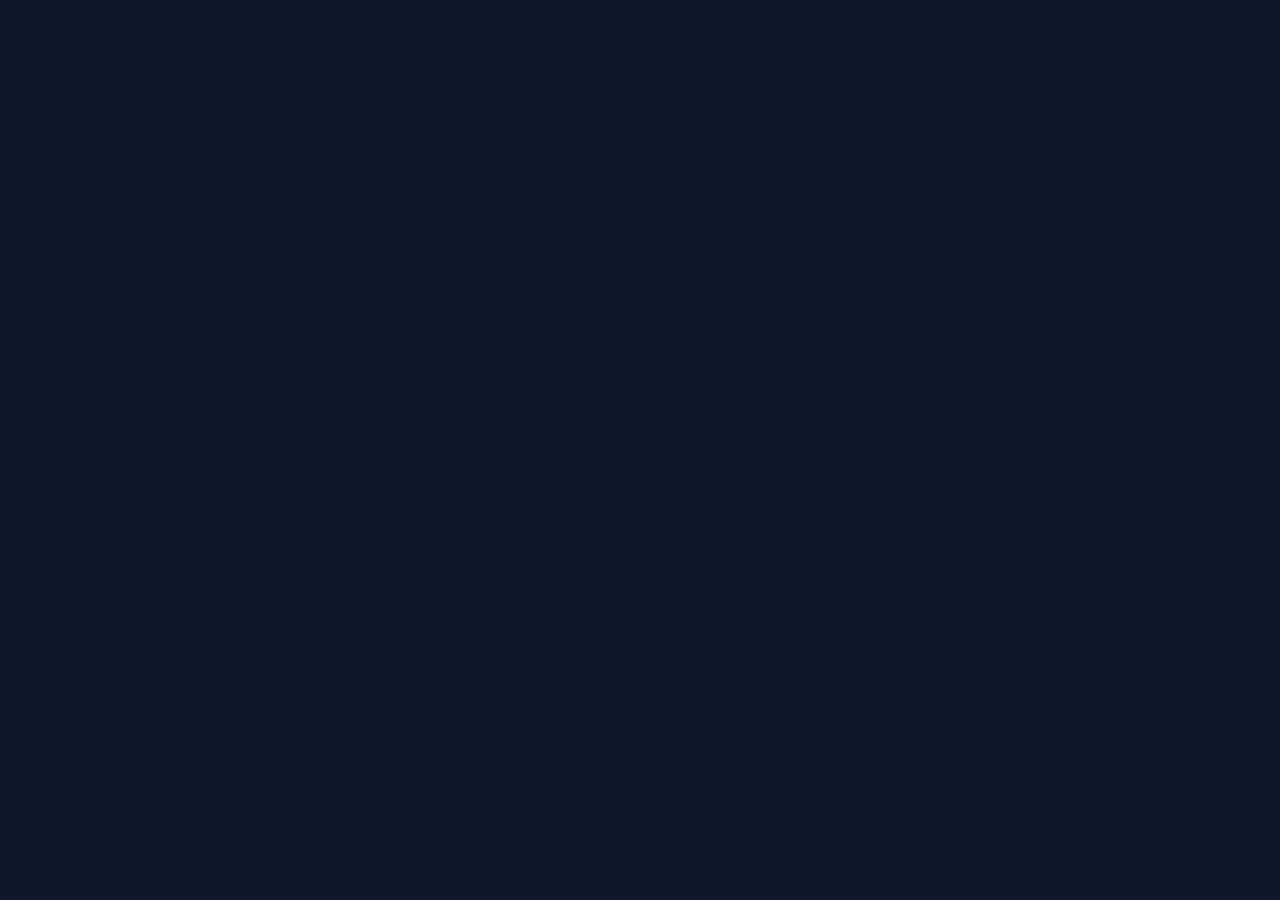
==== Gameboy-about-me/index.html @ 31ed15c3 "Add Gameboy About Me (moved from interactive-tools)" ====
<!DOCTYPE html>
<html lang="en">
<head>
  <meta charset="UTF-8" />
  <meta name="viewport" content="width=device-width, initial-scale=1.0"/>
  <title>GAMEY_ABOUT - Portfolio</title>
  
  <!-- Tailwind CSS -->
  <script src="https://cdn.tailwindcss.com"></script>
  
  <!-- React & ReactDOM -->
  <script crossorigin src="https://unpkg.com/react@18/umd/react.development.js"></script>
  <script crossorigin src="https://unpkg.com/react-dom@18/umd/react-dom.development.js"></script>
  
  <!-- Babel for in-browser JSX compilation -->
  <script src="https://unpkg.com/@babel/standalone/babel.min.js"></script>

  <style>
    /* Custom font to match the vibe */
    @import url('https://fonts.googleapis.com/css2?family=Space+Mono:ital,wght@0,400;0,700;1,400;1,700&display=swap');
    body {
      font-family: 'Space Mono', monospace;
      background-color: #0f172a; /* slate-900 */
      margin: 0;
      padding: 0;
    }
  </style>
</head>
<body>
  <div id="root"></div>

  <script type="text/babel">
    const { useState, useEffect, useCallback } = React;

    // --- Inline SVG Icons (Replacing lucide-react) ---
    const Icon = ({ children, className = "", size = 24 }) => (
      <svg xmlns="http://www.w3.org/2000/svg" width={size} height={size} viewBox="0 0 24 24" fill="none" stroke="currentColor" strokeWidth="2" strokeLinecap="round" strokeLinejoin="round" className={className}>
        {children}
      </svg>
    );

    const Gamepad2 = (p) => <Icon {...p}><line x1="6" x2="10" y1="12" y2="12"/><line x1="8" x2="8" y1="10" y2="14"/><line x1="15" x2="15.01" y1="13" y2="13"/><line x1="18" x2="18.01" y1="11" y2="11"/><path d="M17.32 5H6.68a4 4 0 0 0-3.978 3.59c-.006.052-.01.101-.017.152C2.604 9.416 2 14.456 2 16a3 3 0 0 0 3 3c1 0 1.5-.5 2-1l1.414-1.414A2 2 0 0 1 9.828 16h4.344a2 2 0 0 1 1.414.586L17 18c.5.5 1 1 2 1a3 3 0 0 0 3-3c0-1.545-.604-6.584-.685-7.258-.007-.05-.011-.1-.017-.151A4 4 0 0 0 17.32 5z"/></Icon>;
    const TreePine = (p) => <Icon {...p}><path d="m17 14 3 3.3a1 1 0 0 1-.7 1.7H4.7a1 1 0 0 1-.7-1.7L7 14h-.3a1 1 0 0 1-.7-1.7L9 9h-.2A1 1 0 0 1 8 7.3L12 3l4 4.3a1 1 0 0 1-.8 1.7H15l3 3.3a1 1 0 0 1-.8 1.7H17z"/><path d="M12 22v-3"/></Icon>;
    const Building2 = (p) => <Icon {...p}><path d="M6 22V4a2 2 0 0 1 2-2h8a2 2 0 0 1 2 2v18Z"/><path d="M6 12H4a2 2 0 0 0-2 2v6a2 2 0 0 0 2 2h2"/><path d="M18 9h2a2 2 0 0 1 2 2v9a2 2 0 0 1-2 2h-2"/><path d="M10 6h4"/><path d="M10 10h4"/><path d="M10 14h4"/><path d="M10 18h4"/></Icon>;
    const Terminal = (p) => <Icon {...p}><polyline points="4 17 10 11 4 5"/><line x1="12" x2="20" y1="19" y2="19"/></Icon>;
    const Cat = (p) => <Icon {...p}><path d="M12 5c.67 0 1.35.09 2 .26 1.78-2 5.03-2.84 6.42-2.26 1.4.58-.42 7-.42 7 .57 1.07 1 2.24 1 3.44C21 17.9 16.97 21 12 21s-9-3.1-9-7.56c0-1.25.5-2.4 1-3.44 0 0-1.89-6.42-.5-7 1.39-.58 4.72.23 6.5 2.23A9.04 9.04 0 0 1 12 5Z"/><path d="M8 14v.5"/><path d="M16 14v.5"/><path d="M11.25 16.25h1.5L12 17l-.75-.75Z"/></Icon>;
    const Plane = (p) => <Icon {...p}><path d="M17.8 19.2 16 11l3.5-3.5C21 6 21.5 4 21 3c-1-.5-3 0-4.5 1.5L13 8 4.8 6.2c-.5-.1-.9.2-1.1.6L2.5 9l5.4 3.4-3.7 3.7-3 .2L.5 18l4.4 1.4 1.4 4.4 1.7-1.1.2-3 3.7-3.7 3.4 5.4c.1.3.4.7.9.7l2.2-1.2c.4-.3.6-.8.5-1.3Z"/></Icon>;
    const ChevronUp = (p) => <Icon {...p}><path d="m18 15-6-6-6 6"/></Icon>;
    const ChevronDown = (p) => <Icon {...p}><path d="m6 9 6 6 6-6"/></Icon>;
    const ChevronLeft = (p) => <Icon {...p}><path d="m15 18-6-6 6-6"/></Icon>;
    const ChevronRight = (p) => <Icon {...p}><path d="m9 18 6-6-6-6"/></Icon>;

    // --- Game Data ---
    const MAP_DATA = [
      [1, 0, 1, 1, 0, 0, 1, 0, 1, 1],
      [0, 0, 0, 0, 0, 1, 0, 0, 0, 0],
      [1, 0, 2, 0, 0, 0, 0, 3, 0, 1],
      [0, 1, 0, 0, 1, 0, 1, 0, 0, 0],
      [0, 0, 0, 1, 0, 0, 0, 0, 1, 1],
      [1, 0, 0, 0, 0, 0, 1, 0, 0, 0],
      [0, 0, 1, 0, 1, 0, 0, 0, 1, 0],
      [1, 0, 4, 0, 0, 0, 0, 5, 0, 1],
      [0, 0, 0, 0, 1, 0, 0, 0, 0, 0],
      [1, 1, 0, 1, 0, 0, 1, 1, 0, 1],
    ];

    const GRID_SIZE = 10;

    const POIS = {
      2: { id: 'work', title: "Day Job", text: "Media Advisor at StatsCan. I manage communications, handle the Media Hotline, and keep the info flowing smoothly." },
      3: { id: 'tech', title: "Tech Stack", text: "Mobile Dev Diploma. Right now, I'm heavily focused on AI vibe coding, React, and building responsive, slick web apps." },
      4: { id: 'cats', title: "TwoStoryTails", text: "Content production for my 4 cats. Cali & Neo (domestic shorthairs) rule downstairs. Ramses (Savannah) & Diego (Bengal) rule upstairs." },
      5: { id: 'future', title: "Future Goals", text: "Leveraging my remote work skills and tech background to eventually set up shop in Spain or Puerto Vallarta with Tyler." }
    };

    // --- Main App Component ---
    const App = () => {
      const [player, setPlayer] = useState({ x: 5, y: 5, facing: 'down' });
      const [activeDialog, setActiveDialog] = useState(null);
      const [typedText, setTypedText] = useState("");
      const [visited, setVisited] = useState(new Set());
      const [showMenu, setShowMenu] = useState(false);

      useEffect(() => {
        if (!activeDialog) {
          setTypedText("");
          return;
        }
        let i = 0;
        const fullText = activeDialog.text;
        const interval = setInterval(() => {
          setTypedText(fullText.slice(0, i + 1));
          i++;
          if (i >= fullText.length) clearInterval(interval);
        }, 20); 
        
        return () => clearInterval(interval);
      }, [activeDialog]);

      const handleInteract = useCallback(() => {
        if (activeDialog) {
          setActiveDialog(null);
          return;
        }
        
        if (showMenu) return;

        let targetX = player.x;
        let targetY = player.y;

        if (player.facing === 'up') targetY -= 1;
        if (player.facing === 'down') targetY += 1;
        if (player.facing === 'left') targetX -= 1;
        if (player.facing === 'right') targetX += 1;

        if (targetX < 0 || targetX >= GRID_SIZE || targetY < 0 || targetY >= GRID_SIZE) return;

        const tileId = MAP_DATA[targetY][targetX];
        if (POIS[tileId]) {
          setActiveDialog(POIS[tileId]);
          setVisited(prev => new Set([...prev, tileId]));
        }
      }, [player, activeDialog, showMenu]);

      const movePlayer = useCallback((dx, dy, dirStr) => {
        if (activeDialog || showMenu) return; 

        setPlayer((prev) => {
          if (prev.facing !== dirStr) {
            return { ...prev, facing: dirStr };
          }

          const newX = prev.x + dx;
          const newY = prev.y + dy;

          if (newX < 0 || newX >= GRID_SIZE || newY < 0 || newY >= GRID_SIZE) return prev;
          
          const targetTile = MAP_DATA[newY][newX];
          if (targetTile !== 0) return prev; 

          return { x: newX, y: newY, facing: dirStr };
        });
      }, [activeDialog, showMenu]);

      const handleKeyDown = useCallback((e) => {
        if (['ArrowUp', 'ArrowDown', 'ArrowLeft', 'ArrowRight', ' '].includes(e.key)) {
          e.preventDefault();
        }

        const key = e.key.toLowerCase();

        if (key === 'b' || key === 'escape') {
          if (activeDialog) {
            setActiveDialog(null);
          } else {
            setShowMenu(prev => !prev);
          }
          return;
        }

        if (key === 'a' || key === 'enter' || e.key === ' ') {
          if (showMenu) return; 
          handleInteract();
          return;
        }

        if (activeDialog || showMenu) return;

        switch (key) {
          case 'arrowup': movePlayer(0, -1, 'up'); break;
          case 'arrowdown': movePlayer(0, 1, 'down'); break;
          case 'arrowleft': movePlayer(-1, 0, 'left'); break;
          case 'arrowright': movePlayer(1, 0, 'right'); break;
          default: break;
        }
      }, [handleInteract, movePlayer, activeDialog, showMenu]);

      useEffect(() => {
        window.addEventListener('keydown', handleKeyDown, { passive: false });
        return () => window.removeEventListener('keydown', handleKeyDown);
      }, [handleKeyDown]);

      return (
        <div className="min-h-screen flex flex-col items-center justify-center p-4 text-slate-800 select-none">
          <div className="max-w-md w-full bg-white p-4 sm:p-6 rounded-[2rem] shadow-2xl border-4 border-slate-200 flex flex-col items-center gap-6">
            
            <div className="w-full flex justify-between items-center px-2">
              <div className="flex items-center gap-2">
                <Gamepad2 className="text-emerald-400" size={20} />
                <span className="font-bold text-slate-600 text-sm tracking-widest uppercase">GAMEY_ABOUT</span>
              </div>
              <div className="text-xs font-bold text-slate-400 bg-slate-100 px-3 py-1 rounded-full">
                {visited.size}/4 FOUND
              </div>
            </div>

            <div className="relative w-full aspect-square bg-[#e8f4e5] rounded-xl shadow-inner overflow-hidden border-4 border-slate-300">
              <div className="absolute inset-0 grid" style={{ 
                gridTemplateColumns: `repeat(${GRID_SIZE}, 1fr)`,
                gridTemplateRows: `repeat(${GRID_SIZE}, 1fr)`
              }}>
                {MAP_DATA.flatMap((row, y) => row.map((tileId, x) => (
                  <Tile key={`${x}-${y}`} id={tileId} x={x} y={y} visited={visited.has(tileId)} />
                )))}
              </div>

              <PlayerCharacter player={player} />

              {activeDialog && (
                <div className="absolute bottom-2 left-2 right-2 bg-white/95 backdrop-blur-sm border-2 border-slate-800 rounded-lg p-3 shadow-lg z-30 transition-all duration-200">
                  <div className="flex justify-between items-center mb-1 border-b-2 border-slate-100 pb-1">
                    <span className="font-bold text-sm text-slate-800">{activeDialog.title}</span>
                    <span className="text-[10px] text-slate-400 animate-pulse">▼ Press A or B</span>
                  </div>
                  <p className="text-xs text-slate-600 leading-relaxed min-h-[48px]">
                    {typedText}
                  </p>
                </div>
              )}

              {showMenu && !activeDialog && (
                <div className="absolute inset-0 z-40 bg-slate-900/90 flex items-center justify-center p-4 transition-all duration-150">
                  <div className="w-full h-full bg-slate-50 border-4 border-slate-700 rounded-lg p-4 flex flex-col shadow-inner">
                    <h2 className="text-xl font-black text-slate-800 border-b-2 border-slate-300 pb-2 mb-3 tracking-widest uppercase">
                      Player Card
                    </h2>
                    <div className="flex flex-col gap-3 text-sm text-slate-600 flex-1">
                      <p><span className="font-bold text-slate-800">CLASS:</span> Media Advisor</p>
                      <p><span className="font-bold text-slate-800">LEVEL:</span> 29</p>
                      <p><span className="font-bold text-slate-800">BASE:</span> Gatineau, QC</p>
                      <p><span className="font-bold text-slate-800">FOUND:</span> {visited.size} / 4 POIs</p>
                    </div>
                    <div className="mt-auto text-right text-[10px] text-slate-400 font-bold animate-pulse uppercase">
                      ▼ Press B to close
                    </div>
                  </div>
                </div>
              )}
            </div>

            <div className="w-full flex justify-between items-center px-4 mt-2">
              <div className="grid grid-cols-3 gap-1 bg-slate-100 p-2 rounded-full shadow-inner border border-slate-200">
                <div />
                <DPadBtn onClick={() => movePlayer(0, -1, 'up')} icon={<ChevronUp size={24} />} />
                <div />
                <DPadBtn onClick={() => movePlayer(-1, 0, 'left')} icon={<ChevronLeft size={24} />} />
                <div className="bg-slate-200/50 rounded-md" /> 
                <DPadBtn onClick={() => movePlayer(1, 0, 'right')} icon={<ChevronRight size={24} />} />
                <div />
                <DPadBtn onClick={() => movePlayer(0, 1, 'down')} icon={<ChevronDown size={24} />} />
                <div />
              </div>

              <div className="flex gap-4 transform -rotate-12">
                <ActionBtn label="B" onClick={() => activeDialog ? setActiveDialog(null) : setShowMenu(prev => !prev)} className="mt-6" />
                <ActionBtn label="A" onClick={() => showMenu ? null : handleInteract()} />
              </div>
            </div>

            <p className="text-[10px] text-slate-400 text-center uppercase tracking-wider font-semibold">
              Arrow Keys to Move • 'A' to Interact • 'B' for Menu/Cancel
            </p>

          </div>
        </div>
      );
    };

    // --- Sub-components ---
    const Tile = ({ id, visited }) => {
      let content = null;
      let bgClass = "border-[0.5px] border-emerald-900/5 flex items-center justify-center relative";

      switch (id) {
        case 1: 
          content = <TreePine className="text-emerald-700/80 w-3/4 h-3/4 drop-shadow-sm" />;
          break;
        case 2: 
          content = <Building2 className={`w-3/5 h-3/5 transition-all duration-500 ${visited ? 'text-emerald-500 drop-shadow-md' : 'text-slate-400 animate-pulse'}`} />;
          break;
        case 3: 
          content = <Terminal className={`w-3/5 h-3/5 transition-all duration-500 ${visited ? 'text-blue-500 drop-shadow-md' : 'text-slate-400 animate-pulse'}`} />;
          break;
        case 4: 
          content = <Cat className={`w-3/5 h-3/5 transition-all duration-500 ${visited ? 'text-pink-500 drop-shadow-md' : 'text-slate-400 animate-pulse'}`} />;
          break;
        case 5: 
          content = <Plane className={`w-3/5 h-3/5 transition-all duration-500 ${visited ? 'text-amber-500 drop-shadow-md' : 'text-slate-400 animate-pulse'}`} />;
          break;
        default:
          content = (
            <div className="w-full h-full flex items-center justify-center opacity-20">
              <div className="w-1 h-1 bg-emerald-800 rounded-full" />
            </div>
          );
          break;
      }

      return <div className={bgClass}>{content}</div>;
    };

    const PlayerCharacter = ({ player }) => {
      const getTransform = () => {
        switch (player.facing) {
          case 'left': return 'scaleX(-1)';
          case 'right': return 'scaleX(1)';
          case 'up': return 'scale(0.85) scaleY(0.9)'; 
          case 'down': return 'scale(1.05)'; 
          default: return 'scale(1)';
        }
      };

      return (
        <div 
          className="absolute z-20 flex items-center justify-center transition-all duration-200 ease-out"
          style={{
            width: `${100 / GRID_SIZE}%`,
            height: `${100 / GRID_SIZE}%`,
            left: `${(player.x / GRID_SIZE) * 100}%`,
            top: `${(player.y / GRID_SIZE) * 100}%`,
          }}
        >
          <div 
            className="text-2xl drop-shadow-md transition-transform duration-150 flex items-center justify-center"
            style={{ transform: getTransform() }}
          >
            👾
          </div>
        </div>
      );
    };

    const DPadBtn = ({ onClick, icon }) => (
      <button
        onClick={(e) => { e.preventDefault(); onClick(); }}
        className="flex items-center justify-center p-2 rounded-md bg-slate-300 text-slate-600 active:bg-slate-400 active:scale-95 transition-all touch-manipulation"
      >
        {icon}
      </button>
    );

    const ActionBtn = ({ label, onClick, className = "" }) => (
      <button
        onClick={(e) => { e.preventDefault(); onClick(); }}
        className={`w-12 h-12 rounded-full bg-rose-500 text-white font-bold shadow-[0_4px_0_rgb(190,18,60)] active:shadow-[0_0px_0_rgb(190,18,60)] active:translate-y-1 transition-all touch-manipulation flex items-center justify-center text-lg ${className}`}
      >
        {label}
      </button>
    );

    // Initialize React App
    const root = ReactDOM.createRoot(document.getElementById('root'));
    root.render(<App />);
  </script>
</body>
</html>
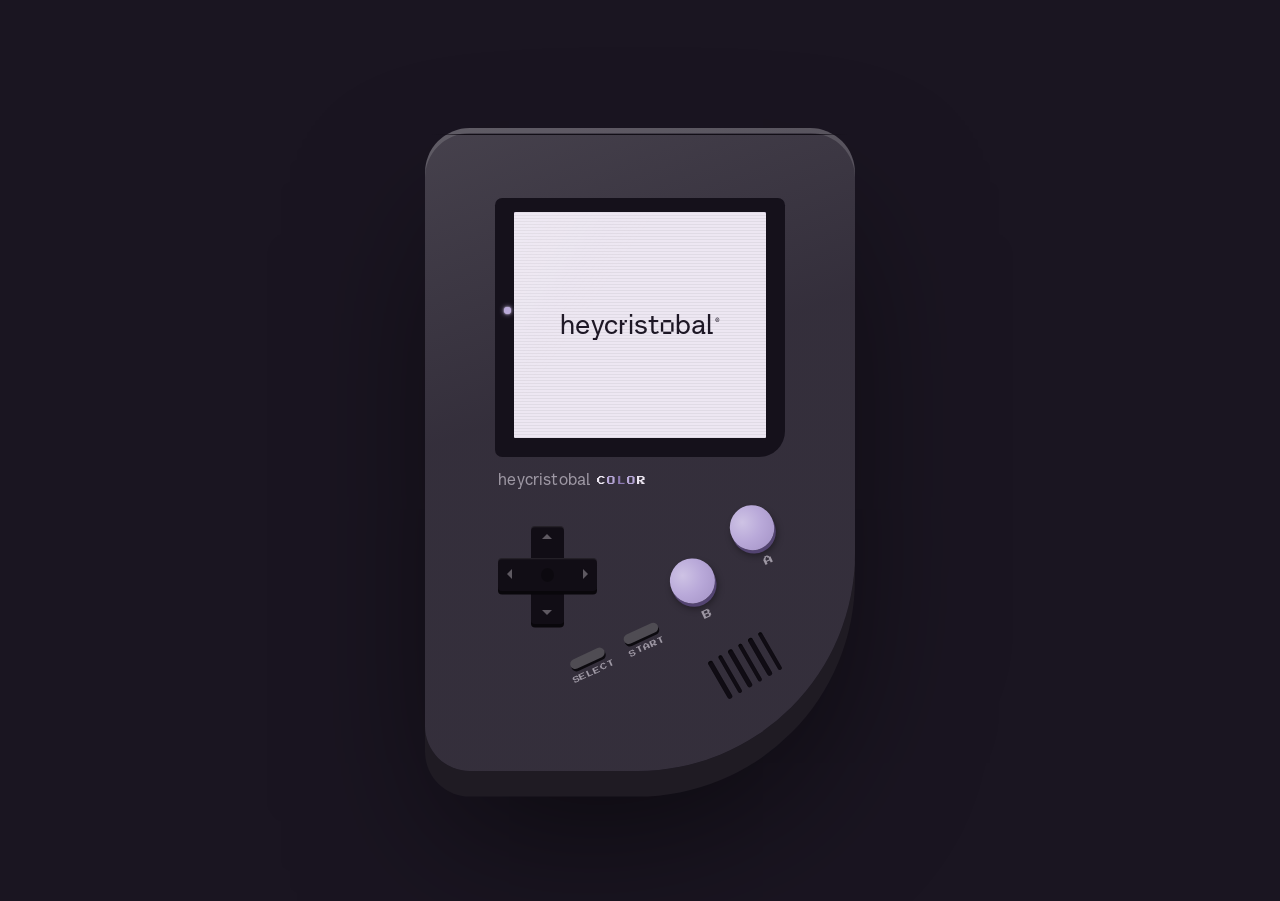
==== commit 5ad08f8c: "Gameboy About Me v2: explorable Labelle world, Quiet Pixel palettes, cats, sound Old version kept at" ====
--- a/Gameboy-about-me/index.html
+++ b/Gameboy-about-me/index.html
@@ -1,356 +1,742 @@
 <!DOCTYPE html>
 <html lang="en">
 <head>
-  <meta charset="UTF-8" />
-  <meta name="viewport" content="width=device-width, initial-scale=1.0"/>
-  <title>GAMEY_ABOUT - Portfolio</title>
-  
-  <!-- Tailwind CSS -->
-  <script src="https://cdn.tailwindcss.com"></script>
-  
-  <!-- React & ReactDOM -->
-  <script crossorigin src="https://unpkg.com/react@18/umd/react.development.js"></script>
-  <script crossorigin src="https://unpkg.com/react-dom@18/umd/react-dom.development.js"></script>
-  
-  <!-- Babel for in-browser JSX compilation -->
-  <script src="https://unpkg.com/@babel/standalone/babel.min.js"></script>
-
-  <style>
-    /* Custom font to match the vibe */
-    @import url('https://fonts.googleapis.com/css2?family=Space+Mono:ital,wght@0,400;0,700;1,400;1,700&display=swap');
-    body {
-      font-family: 'Space Mono', monospace;
-      background-color: #0f172a; /* slate-900 */
-      margin: 0;
-      padding: 0;
-    }
-  </style>
+<meta charset="UTF-8">
+<meta name="viewport" content="width=device-width, initial-scale=1.0, viewport-fit=cover">
+<title>Gamey About</title>
+<meta name="claude:viewport-fit-sides" content="cover">
+<meta name="description" content="Cristobal's about-me, playable: walk around Labelle, meet the cats, find all 15 stars.">
+<link rel="preconnect" href="https://fonts.googleapis.com">
+<link rel="stylesheet" href="https://fonts.googleapis.com/css2?family=Press+Start+2P&family=Space+Mono:wght@400;700&display=swap">
+<style>
+@font-face{font-family:'Alpha Lyrae';src:url([data-uri]) format('woff2');font-weight:400 700;font-display:swap}
+/* Layout: one handheld, centered on a ground tinted by the active palette. Quiet Pixel v3 tokens; screen palette drives the whole page. */
+:root{
+  --p0:#EDE7F2;--p1:#B9A9D9;--p2:#6E5A96;--p3:#1E1826;
+  --ground:color-mix(in srgb,var(--p3) 88%,black);
+  --shell:color-mix(in srgb,var(--p3) 82%,white 10%);
+  --shell-hi:color-mix(in srgb,var(--p3) 70%,white 18%);
+  --bezel:color-mix(in srgb,var(--p3) 70%,black);
+  --ink:color-mix(in srgb,var(--p0) 62%,var(--p3));
+  --ease:cubic-bezier(.4,0,.2,1);
+  --f-ui:'Space Mono',ui-monospace,monospace;
+  --f-pix:'Press Start 2P','Space Mono',monospace;
+  --f-brand:'Alpha Lyrae','Space Mono',monospace;
+  color-scheme:dark;
+}
+*{box-sizing:border-box}
+[hidden]{display:none!important}
+html,body{height:100%}
+body{margin:0;background:var(--ground);color:var(--p0);font-family:var(--f-ui);transition:background .5s var(--ease);
+  padding-left:max(16px,env(safe-area-inset-left,0px));padding-right:max(16px,env(safe-area-inset-right,0px));
+  -webkit-tap-highlight-color:transparent;overflow:hidden}
+main{height:100%;display:grid;place-items:center;padding-block:16px}
+.sr{position:absolute;width:1px;height:1px;overflow:hidden;clip:rect(0 0 0 0);white-space:nowrap}
+
+/* ---------- the handheld ---------- */
+.device{container-type:inline-size;width:min(100%,430px,calc((100dvh - 32px) * .6));
+  background:linear-gradient(160deg,var(--shell-hi),var(--shell) 40%);
+  border-radius:3.5cqw 3.5cqw 17cqw 3.5cqw;padding:5cqw 5.5cqw 7cqw;position:relative;
+  box-shadow:0 2cqw 0 color-mix(in srgb,var(--shell) 60%,black),0 6cqw 12cqw -2cqw rgba(0,0,0,.6),inset 0 .4cqw 0 color-mix(in srgb,white 14%,transparent);
+  user-select:none;-webkit-user-select:none;touch-action:manipulation;transition:background .5s var(--ease)}
+.device::before{content:"";position:absolute;inset:2cqw 2cqw auto;height:.5cqw;border-radius:1cqw;
+  background:linear-gradient(90deg,transparent,color-mix(in srgb,var(--p3) 60%,black) 8%,color-mix(in srgb,var(--p3) 60%,black) 92%,transparent)}
+.bezel{background:var(--bezel);border-radius:2.5cqw 2.5cqw 9cqw 2.5cqw;padding:5cqw 6.5cqw 6.5cqw;margin-top:2cqw;position:relative}
+.led{position:absolute;left:3cqw;top:42%;width:2.4cqw;height:2.4cqw;border-radius:50%;
+  background:color-mix(in srgb,var(--p3) 60%,black);transition:background .3s,box-shadow .3s}
+.on .led{background:var(--p1);box-shadow:0 0 2cqw var(--p1),0 0 .6cqw var(--p0)}
+.screen{position:relative;aspect-ratio:160/144;width:100%;max-width:100%;background:var(--p0);overflow:hidden;
+  container-type:inline-size;border-radius:.6cqw;box-shadow:inset 0 0 0 .3cqw color-mix(in srgb,black 30%,transparent)}
+.screen canvas{display:block;width:100%;height:100%;image-rendering:pixelated;image-rendering:crisp-edges}
+.screen::after{content:"";position:absolute;inset:0;pointer-events:none;
+  background:linear-gradient(125deg,rgba(255,255,255,.10),transparent 35%),repeating-linear-gradient(0deg,rgba(0,0,0,.05) 0 1px,transparent 1px 3px);mix-blend-mode:normal}
+.brand{display:flex;align-items:baseline;gap:2.2cqw;margin:3.6cqw 0 0 1cqw;color:var(--ink)}
+.brand .wm{font-family:var(--f-brand);font-size:5.6cqw;letter-spacing:.01em}
+.brand .col{font-family:var(--f-pix);font-size:3cqw;letter-spacing:.12em}
+.brand .col span:nth-child(5n+1){color:var(--p0)}.brand .col span:nth-child(5n+2){color:var(--p1)}
+.brand .col span:nth-child(5n+3){color:color-mix(in srgb,var(--p2) 60%,var(--p1))}.brand .col span:nth-child(5n+4){color:var(--p1)}.brand .col span:nth-child(5n){color:var(--p0)}
+
+.controls{position:relative;height:62cqw;margin-top:4cqw}
+.dpad{position:absolute;left:1cqw;top:8cqw;width:34cqw;height:34cqw;touch-action:none;transition:transform .08s}
+.dpad::before,.dpad::after{content:"";position:absolute;background:color-mix(in srgb,var(--p3) 55%,black);border-radius:1.4cqw;
+  box-shadow:0 1.2cqw 0 color-mix(in srgb,var(--p3) 30%,black),inset 0 .4cqw 0 rgba(255,255,255,.08)}
+.dpad::before{left:33%;width:34%;top:0;height:100%}.dpad::after{top:33%;height:34%;left:0;width:100%}
+.dpad i{position:absolute;z-index:1;width:0;height:0;border:2cqw solid transparent;opacity:.35}
+.dpad .u{left:calc(50% - 2cqw);top:3cqw;border-bottom-color:var(--p0);border-top:0}
+.dpad .d{left:calc(50% - 2cqw);bottom:3cqw;border-top-color:var(--p0);border-bottom:0}
+.dpad .l{top:calc(50% - 2cqw);left:3cqw;border-right-color:var(--p0);border-left:0}
+.dpad .r{top:calc(50% - 2cqw);right:3cqw;border-left-color:var(--p0);border-right:0}
+.dpad b{position:absolute;left:43%;top:43%;width:14%;height:14%;border-radius:50%;z-index:1;background:color-mix(in srgb,black 25%,transparent)}
+.dpad[data-dir=up]{transform:perspective(60cqw) rotateX(9deg)}.dpad[data-dir=down]{transform:perspective(60cqw) rotateX(-9deg)}
+.dpad[data-dir=left]{transform:perspective(60cqw) rotateY(-9deg)}.dpad[data-dir=right]{transform:perspective(60cqw) rotateY(9deg)}
+.ab{position:absolute;right:0;top:6cqw;width:42cqw;height:26cqw;transform:rotate(-25deg)}
+.btn{position:absolute;width:15.5cqw;height:15.5cqw;border-radius:50%;border:0;cursor:pointer;padding:0;
+  background:radial-gradient(circle at 35% 30%,color-mix(in srgb,var(--p1) 70%,white),var(--p1) 45%,color-mix(in srgb,var(--p1) 70%,var(--p2)));
+  box-shadow:0 1.3cqw 0 color-mix(in srgb,var(--p2) 75%,black),0 2cqw 2.5cqw rgba(0,0,0,.4);transition:transform .06s,box-shadow .06s;touch-action:none}
+.btn.down,.pill.down{transform:translateY(1.1cqw);box-shadow:0 .2cqw 0 color-mix(in srgb,var(--p2) 75%,black)}
+.btn.b{left:0;top:8cqw}.btn.a{right:0;top:0}
+.lbl{position:absolute;font-family:var(--f-pix);font-size:3.2cqw;color:var(--ink);pointer-events:none}
+.ab .lbl.lb{left:6cqw;top:26.5cqw}.ab .lbl.la{right:6cqw;top:18.5cqw}
+.ss{position:absolute;left:24cqw;top:48cqw;display:flex;gap:6cqw;transform:rotate(-25deg)}
+.ss>div{display:flex;flex-direction:column;align-items:center;gap:1.8cqw}
+.pill{width:13cqw;height:3.6cqw;border-radius:3cqw;border:0;cursor:pointer;padding:0;touch-action:none;
+  background:color-mix(in srgb,var(--p3) 45%,#777);box-shadow:0 .9cqw 0 color-mix(in srgb,var(--p3) 40%,black);transition:transform .06s}
+.ss .lbl{position:static;font-size:2.4cqw;letter-spacing:.08em}
+.grille{position:absolute;right:3cqw;bottom:-2cqw;display:flex;gap:2.4cqw;transform:rotate(-30deg)}
+.grille span{width:1.6cqw;height:15cqw;border-radius:1cqw;background:color-mix(in srgb,var(--p3) 55%,black);box-shadow:inset 0 .5cqw .6cqw rgba(0,0,0,.6)}
+button:focus-visible{outline:.6cqw solid var(--p0);outline-offset:.8cqw}
+
+/* ---------- screen UI (sized off the screen width) ---------- */
+#ui>div{position:absolute}
+.boot{inset:0;background:var(--p0);display:grid;place-items:center}
+.boot .logo{font-family:var(--f-brand);font-size:11cqw;color:var(--p3);transform:translateY(-70cqw)}
+.boot.go .logo{animation:drop 1.7s steps(26) forwards}
+.boot .tm{font-size:3.4cqw;vertical-align:super;margin-left:.6cqw}
+@keyframes drop{to{transform:translateY(0)}}
+.title{inset:0;display:flex;flex-direction:column;align-items:center;justify-content:center;gap:5cqw;
+  background:color-mix(in srgb,var(--p0) 70%,transparent)}
+.title h1{margin:0;font-family:var(--f-pix);font-weight:400;font-size:9.5cqw;line-height:1.25;color:var(--p3);text-align:center;
+  text-shadow:.9cqw .9cqw 0 var(--p1),1.8cqw 1.8cqw 0 var(--p2)}
+.title h1 small{display:block;font-size:5cqw;color:var(--p2);text-shadow:none;margin-top:1.2cqw;letter-spacing:.35em}
+.opts{font-family:var(--f-pix);font-size:4.4cqw;color:var(--p3);display:flex;flex-direction:column;gap:3cqw}
+.opt{padding-left:6cqw;position:relative;cursor:pointer}
+.opt.sel::before{content:"";position:absolute;left:0;top:.4cqw;border:1.8cqw solid transparent;border-left:2.6cqw solid var(--p3);border-right:0}
+.blink{animation:blink 1s steps(1) infinite}@keyframes blink{50%{opacity:0}}
+.copy{position:absolute;bottom:4cqw;font-family:var(--f-pix);font-size:2.6cqw;color:var(--p2)}
+
+.box{background:var(--p0);color:var(--p3);border:.7cqw solid var(--p3);
+  box-shadow:inset 0 0 0 .9cqw var(--p0),inset 0 0 0 1.6cqw var(--p2);border-radius:1.2cqw}
+.dlg{left:2.5%;right:2.5%;bottom:2.5%;padding:4.6cqw 5.2cqw 4.8cqw;min-height:34%}
+.dlg .who{position:absolute;top:-3.6cqw;left:4cqw;font-family:var(--f-pix);font-size:3.2cqw;background:var(--p3);color:var(--p0);padding:1.4cqw 2cqw 1.1cqw;border-radius:.8cqw}
+.dlg p{margin:0;font-weight:700;font-size:4.9cqw;line-height:1.42;min-height:2.84em;white-space:pre-line;user-select:text;-webkit-user-select:text}
+.dlg .more{position:absolute;right:4cqw;bottom:2.4cqw;border:1.6cqw solid transparent;border-top:2.2cqw solid var(--p3);border-bottom:0;animation:bob .7s steps(2) infinite}
+@keyframes bob{50%{transform:translateY(.9cqw)}}
+.ch{display:flex;flex-wrap:wrap;gap:1.6cqw 5cqw;margin-top:3cqw;font-family:var(--f-pix);font-size:3.6cqw}
+.ch a,.ch span{color:var(--p3);text-decoration:none;padding:1cqw 0 1cqw 5cqw;position:relative;cursor:pointer}
+.ch .sel::before{content:"";position:absolute;left:0;top:1.3cqw;border:1.4cqw solid transparent;border-left:2.2cqw solid var(--p3);border-right:0}
+
+.toast{left:50%;top:3%;transform:translate(-50%,-160%);font-family:var(--f-pix);font-size:3.6cqw;padding:2.6cqw 3.6cqw 2.2cqw;white-space:nowrap;transition:transform .35s var(--ease)}
+.toast.show{transform:translate(-50%,0)}
+.menu{right:2.5%;top:2.5%;width:46%;padding:4cqw 3.5cqw;font-family:var(--f-pix);font-size:3.7cqw;display:flex;flex-direction:column;gap:3.4cqw}
+.menu .opt{padding-left:5cqw}.menu .opt.sel::before{border-width:1.5cqw;border-left-width:2.2cqw;top:.1cqw}
+.menu .opt em{font-style:normal;color:var(--p2)}
+.view{inset:2.5%;padding:5cqw 5cqw 4cqw;overflow:hidden;display:flex;flex-direction:column;gap:2.6cqw}
+.view h2{margin:0 0 1cqw;font-family:var(--f-pix);font-weight:400;font-size:4.4cqw;color:var(--p3);display:flex;justify-content:space-between}
+.view h2 span{color:var(--p2)}
+.kv{display:grid;grid-template-columns:auto 1fr;gap:1.6cqw 3.4cqw;font-size:4.2cqw;font-weight:700;align-items:baseline}
+.kv dt{font-family:var(--f-pix);font-size:2.9cqw;color:var(--p2)}.kv dd{margin:0;min-width:0}
+.bar{display:inline-flex;gap:.7cqw;vertical-align:middle}.bar i{width:2.6cqw;height:2.6cqw;background:var(--p3)}.bar i.o{background:transparent;box-shadow:inset 0 0 0 .5cqw var(--p2)}
+.stars{display:grid;grid-template-columns:repeat(15,1fr);gap:.8cqw;margin-top:auto}
+.stars i{aspect-ratio:1;background:var(--p1);clip-path:polygon(50% 0,63% 37%,100% 50%,63% 63%,50% 100%,37% 63%,0 50%,37% 37%)}
+.stars i.on{background:var(--p3)}
+.list{display:flex;flex-direction:column;gap:.4cqw;font-family:var(--f-pix);font-size:3.1cqw;overflow:hidden}
+.list .opt{padding:1cqw 0 1cqw 5cqw}.list .opt.sel::before{border-width:1.2cqw;border-left-width:1.9cqw;top:1.1cqw}
+.list .opt.no{color:var(--p1)}
+.list a{color:inherit;text-decoration:none}
+.hint{margin-top:auto;font-family:var(--f-pix);font-size:2.6cqw;color:var(--p2);text-align:right}
+.credits{inset:0;background:var(--p3);color:var(--p0);overflow:hidden;opacity:0;transition:opacity 1s}
+.credits.show{opacity:1}
+.roll{position:absolute;left:0;right:0;top:100%;text-align:center;font-family:var(--f-pix);font-size:4cqw;line-height:2.1;animation:roll 16s linear forwards}
+.roll b{display:block;font-weight:400;color:var(--p1);font-size:3cqw}
+.roll .big{font-family:var(--f-brand);font-size:9cqw;line-height:1.3;color:var(--p0)}
+@keyframes roll{to{transform:translateY(calc(-100% - 60cqw))}}
+.credits .end{position:absolute;bottom:6cqw;left:0;right:0;text-align:center;font-family:var(--f-pix);font-size:3.6cqw;opacity:0;transition:opacity .6s}
+.credits .end.show{opacity:1}
+.fade{inset:0;background:var(--p3);opacity:0;pointer-events:none;transition:opacity .25s}
+.fade.show{opacity:1}
+@media (prefers-reduced-motion:reduce){.boot.go .logo{animation:none;transform:none}.roll{animation-duration:40s}}
+</style>
 </head>
 <body>
-  <div id="root"></div>
-
-  <script type="text/babel">
-    const { useState, useEffect, useCallback } = React;
-
-    // --- Inline SVG Icons (Replacing lucide-react) ---
-    const Icon = ({ children, className = "", size = 24 }) => (
-      <svg xmlns="http://www.w3.org/2000/svg" width={size} height={size} viewBox="0 0 24 24" fill="none" stroke="currentColor" strokeWidth="2" strokeLinecap="round" strokeLinejoin="round" className={className}>
-        {children}
-      </svg>
-    );
-
-    const Gamepad2 = (p) => <Icon {...p}><line x1="6" x2="10" y1="12" y2="12"/><line x1="8" x2="8" y1="10" y2="14"/><line x1="15" x2="15.01" y1="13" y2="13"/><line x1="18" x2="18.01" y1="11" y2="11"/><path d="M17.32 5H6.68a4 4 0 0 0-3.978 3.59c-.006.052-.01.101-.017.152C2.604 9.416 2 14.456 2 16a3 3 0 0 0 3 3c1 0 1.5-.5 2-1l1.414-1.414A2 2 0 0 1 9.828 16h4.344a2 2 0 0 1 1.414.586L17 18c.5.5 1 1 2 1a3 3 0 0 0 3-3c0-1.545-.604-6.584-.685-7.258-.007-.05-.011-.1-.017-.151A4 4 0 0 0 17.32 5z"/></Icon>;
-    const TreePine = (p) => <Icon {...p}><path d="m17 14 3 3.3a1 1 0 0 1-.7 1.7H4.7a1 1 0 0 1-.7-1.7L7 14h-.3a1 1 0 0 1-.7-1.7L9 9h-.2A1 1 0 0 1 8 7.3L12 3l4 4.3a1 1 0 0 1-.8 1.7H15l3 3.3a1 1 0 0 1-.8 1.7H17z"/><path d="M12 22v-3"/></Icon>;
-    const Building2 = (p) => <Icon {...p}><path d="M6 22V4a2 2 0 0 1 2-2h8a2 2 0 0 1 2 2v18Z"/><path d="M6 12H4a2 2 0 0 0-2 2v6a2 2 0 0 0 2 2h2"/><path d="M18 9h2a2 2 0 0 1 2 2v9a2 2 0 0 1-2 2h-2"/><path d="M10 6h4"/><path d="M10 10h4"/><path d="M10 14h4"/><path d="M10 18h4"/></Icon>;
-    const Terminal = (p) => <Icon {...p}><polyline points="4 17 10 11 4 5"/><line x1="12" x2="20" y1="19" y2="19"/></Icon>;
-    const Cat = (p) => <Icon {...p}><path d="M12 5c.67 0 1.35.09 2 .26 1.78-2 5.03-2.84 6.42-2.26 1.4.58-.42 7-.42 7 .57 1.07 1 2.24 1 3.44C21 17.9 16.97 21 12 21s-9-3.1-9-7.56c0-1.25.5-2.4 1-3.44 0 0-1.89-6.42-.5-7 1.39-.58 4.72.23 6.5 2.23A9.04 9.04 0 0 1 12 5Z"/><path d="M8 14v.5"/><path d="M16 14v.5"/><path d="M11.25 16.25h1.5L12 17l-.75-.75Z"/></Icon>;
-    const Plane = (p) => <Icon {...p}><path d="M17.8 19.2 16 11l3.5-3.5C21 6 21.5 4 21 3c-1-.5-3 0-4.5 1.5L13 8 4.8 6.2c-.5-.1-.9.2-1.1.6L2.5 9l5.4 3.4-3.7 3.7-3 .2L.5 18l4.4 1.4 1.4 4.4 1.7-1.1.2-3 3.7-3.7 3.4 5.4c.1.3.4.7.9.7l2.2-1.2c.4-.3.6-.8.5-1.3Z"/></Icon>;
-    const ChevronUp = (p) => <Icon {...p}><path d="m18 15-6-6-6 6"/></Icon>;
-    const ChevronDown = (p) => <Icon {...p}><path d="m6 9 6 6 6-6"/></Icon>;
-    const ChevronLeft = (p) => <Icon {...p}><path d="m15 18-6-6 6-6"/></Icon>;
-    const ChevronRight = (p) => <Icon {...p}><path d="m9 18 6-6-6-6"/></Icon>;
-
-    // --- Game Data ---
-    const MAP_DATA = [
-      [1, 0, 1, 1, 0, 0, 1, 0, 1, 1],
-      [0, 0, 0, 0, 0, 1, 0, 0, 0, 0],
-      [1, 0, 2, 0, 0, 0, 0, 3, 0, 1],
-      [0, 1, 0, 0, 1, 0, 1, 0, 0, 0],
-      [0, 0, 0, 1, 0, 0, 0, 0, 1, 1],
-      [1, 0, 0, 0, 0, 0, 1, 0, 0, 0],
-      [0, 0, 1, 0, 1, 0, 0, 0, 1, 0],
-      [1, 0, 4, 0, 0, 0, 0, 5, 0, 1],
-      [0, 0, 0, 0, 1, 0, 0, 0, 0, 0],
-      [1, 1, 0, 1, 0, 0, 1, 1, 0, 1],
-    ];
-
-    const GRID_SIZE = 10;
-
-    const POIS = {
-      2: { id: 'work', title: "Day Job", text: "Media Advisor at StatsCan. I manage communications, handle the Media Hotline, and keep the info flowing smoothly." },
-      3: { id: 'tech', title: "Tech Stack", text: "Mobile Dev Diploma. Right now, I'm heavily focused on AI vibe coding, React, and building responsive, slick web apps." },
-      4: { id: 'cats', title: "TwoStoryTails", text: "Content production for my 4 cats. Cali & Neo (domestic shorthairs) rule downstairs. Ramses (Savannah) & Diego (Bengal) rule upstairs." },
-      5: { id: 'future', title: "Future Goals", text: "Leveraging my remote work skills and tech background to eventually set up shop in Spain or Puerto Vallarta with Tyler." }
-    };
-
-    // --- Main App Component ---
-    const App = () => {
-      const [player, setPlayer] = useState({ x: 5, y: 5, facing: 'down' });
-      const [activeDialog, setActiveDialog] = useState(null);
-      const [typedText, setTypedText] = useState("");
-      const [visited, setVisited] = useState(new Set());
-      const [showMenu, setShowMenu] = useState(false);
-
-      useEffect(() => {
-        if (!activeDialog) {
-          setTypedText("");
-          return;
-        }
-        let i = 0;
-        const fullText = activeDialog.text;
-        const interval = setInterval(() => {
-          setTypedText(fullText.slice(0, i + 1));
-          i++;
-          if (i >= fullText.length) clearInterval(interval);
-        }, 20); 
-        
-        return () => clearInterval(interval);
-      }, [activeDialog]);
-
-      const handleInteract = useCallback(() => {
-        if (activeDialog) {
-          setActiveDialog(null);
-          return;
-        }
-        
-        if (showMenu) return;
-
-        let targetX = player.x;
-        let targetY = player.y;
-
-        if (player.facing === 'up') targetY -= 1;
-        if (player.facing === 'down') targetY += 1;
-        if (player.facing === 'left') targetX -= 1;
-        if (player.facing === 'right') targetX += 1;
-
-        if (targetX < 0 || targetX >= GRID_SIZE || targetY < 0 || targetY >= GRID_SIZE) return;
-
-        const tileId = MAP_DATA[targetY][targetX];
-        if (POIS[tileId]) {
-          setActiveDialog(POIS[tileId]);
-          setVisited(prev => new Set([...prev, tileId]));
-        }
-      }, [player, activeDialog, showMenu]);
-
-      const movePlayer = useCallback((dx, dy, dirStr) => {
-        if (activeDialog || showMenu) return; 
-
-        setPlayer((prev) => {
-          if (prev.facing !== dirStr) {
-            return { ...prev, facing: dirStr };
-          }
-
-          const newX = prev.x + dx;
-          const newY = prev.y + dy;
-
-          if (newX < 0 || newX >= GRID_SIZE || newY < 0 || newY >= GRID_SIZE) return prev;
-          
-          const targetTile = MAP_DATA[newY][newX];
-          if (targetTile !== 0) return prev; 
-
-          return { x: newX, y: newY, facing: dirStr };
-        });
-      }, [activeDialog, showMenu]);
-
-      const handleKeyDown = useCallback((e) => {
-        if (['ArrowUp', 'ArrowDown', 'ArrowLeft', 'ArrowRight', ' '].includes(e.key)) {
-          e.preventDefault();
-        }
-
-        const key = e.key.toLowerCase();
-
-        if (key === 'b' || key === 'escape') {
-          if (activeDialog) {
-            setActiveDialog(null);
-          } else {
-            setShowMenu(prev => !prev);
-          }
-          return;
-        }
-
-        if (key === 'a' || key === 'enter' || e.key === ' ') {
-          if (showMenu) return; 
-          handleInteract();
-          return;
-        }
-
-        if (activeDialog || showMenu) return;
-
-        switch (key) {
-          case 'arrowup': movePlayer(0, -1, 'up'); break;
-          case 'arrowdown': movePlayer(0, 1, 'down'); break;
-          case 'arrowleft': movePlayer(-1, 0, 'left'); break;
-          case 'arrowright': movePlayer(1, 0, 'right'); break;
-          default: break;
-        }
-      }, [handleInteract, movePlayer, activeDialog, showMenu]);
-
-      useEffect(() => {
-        window.addEventListener('keydown', handleKeyDown, { passive: false });
-        return () => window.removeEventListener('keydown', handleKeyDown);
-      }, [handleKeyDown]);
-
-      return (
-        <div className="min-h-screen flex flex-col items-center justify-center p-4 text-slate-800 select-none">
-          <div className="max-w-md w-full bg-white p-4 sm:p-6 rounded-[2rem] shadow-2xl border-4 border-slate-200 flex flex-col items-center gap-6">
-            
-            <div className="w-full flex justify-between items-center px-2">
-              <div className="flex items-center gap-2">
-                <Gamepad2 className="text-emerald-400" size={20} />
-                <span className="font-bold text-slate-600 text-sm tracking-widest uppercase">GAMEY_ABOUT</span>
-              </div>
-              <div className="text-xs font-bold text-slate-400 bg-slate-100 px-3 py-1 rounded-full">
-                {visited.size}/4 FOUND
-              </div>
-            </div>
-
-            <div className="relative w-full aspect-square bg-[#e8f4e5] rounded-xl shadow-inner overflow-hidden border-4 border-slate-300">
-              <div className="absolute inset-0 grid" style={{ 
-                gridTemplateColumns: `repeat(${GRID_SIZE}, 1fr)`,
-                gridTemplateRows: `repeat(${GRID_SIZE}, 1fr)`
-              }}>
-                {MAP_DATA.flatMap((row, y) => row.map((tileId, x) => (
-                  <Tile key={`${x}-${y}`} id={tileId} x={x} y={y} visited={visited.has(tileId)} />
-                )))}
-              </div>
-
-              <PlayerCharacter player={player} />
-
-              {activeDialog && (
-                <div className="absolute bottom-2 left-2 right-2 bg-white/95 backdrop-blur-sm border-2 border-slate-800 rounded-lg p-3 shadow-lg z-30 transition-all duration-200">
-                  <div className="flex justify-between items-center mb-1 border-b-2 border-slate-100 pb-1">
-                    <span className="font-bold text-sm text-slate-800">{activeDialog.title}</span>
-                    <span className="text-[10px] text-slate-400 animate-pulse">▼ Press A or B</span>
-                  </div>
-                  <p className="text-xs text-slate-600 leading-relaxed min-h-[48px]">
-                    {typedText}
-                  </p>
-                </div>
-              )}
-
-              {showMenu && !activeDialog && (
-                <div className="absolute inset-0 z-40 bg-slate-900/90 flex items-center justify-center p-4 transition-all duration-150">
-                  <div className="w-full h-full bg-slate-50 border-4 border-slate-700 rounded-lg p-4 flex flex-col shadow-inner">
-                    <h2 className="text-xl font-black text-slate-800 border-b-2 border-slate-300 pb-2 mb-3 tracking-widest uppercase">
-                      Player Card
-                    </h2>
-                    <div className="flex flex-col gap-3 text-sm text-slate-600 flex-1">
-                      <p><span className="font-bold text-slate-800">CLASS:</span> Media Advisor</p>
-                      <p><span className="font-bold text-slate-800">LEVEL:</span> 29</p>
-                      <p><span className="font-bold text-slate-800">BASE:</span> Gatineau, QC</p>
-                      <p><span className="font-bold text-slate-800">FOUND:</span> {visited.size} / 4 POIs</p>
-                    </div>
-                    <div className="mt-auto text-right text-[10px] text-slate-400 font-bold animate-pulse uppercase">
-                      ▼ Press B to close
-                    </div>
-                  </div>
-                </div>
-              )}
-            </div>
-
-            <div className="w-full flex justify-between items-center px-4 mt-2">
-              <div className="grid grid-cols-3 gap-1 bg-slate-100 p-2 rounded-full shadow-inner border border-slate-200">
-                <div />
-                <DPadBtn onClick={() => movePlayer(0, -1, 'up')} icon={<ChevronUp size={24} />} />
-                <div />
-                <DPadBtn onClick={() => movePlayer(-1, 0, 'left')} icon={<ChevronLeft size={24} />} />
-                <div className="bg-slate-200/50 rounded-md" /> 
-                <DPadBtn onClick={() => movePlayer(1, 0, 'right')} icon={<ChevronRight size={24} />} />
-                <div />
-                <DPadBtn onClick={() => movePlayer(0, 1, 'down')} icon={<ChevronDown size={24} />} />
-                <div />
-              </div>
-
-              <div className="flex gap-4 transform -rotate-12">
-                <ActionBtn label="B" onClick={() => activeDialog ? setActiveDialog(null) : setShowMenu(prev => !prev)} className="mt-6" />
-                <ActionBtn label="A" onClick={() => showMenu ? null : handleInteract()} />
-              </div>
-            </div>
-
-            <p className="text-[10px] text-slate-400 text-center uppercase tracking-wider font-semibold">
-              Arrow Keys to Move • 'A' to Interact • 'B' for Menu/Cancel
-            </p>
-
-          </div>
-        </div>
-      );
-    };
-
-    // --- Sub-components ---
-    const Tile = ({ id, visited }) => {
-      let content = null;
-      let bgClass = "border-[0.5px] border-emerald-900/5 flex items-center justify-center relative";
-
-      switch (id) {
-        case 1: 
-          content = <TreePine className="text-emerald-700/80 w-3/4 h-3/4 drop-shadow-sm" />;
-          break;
-        case 2: 
-          content = <Building2 className={`w-3/5 h-3/5 transition-all duration-500 ${visited ? 'text-emerald-500 drop-shadow-md' : 'text-slate-400 animate-pulse'}`} />;
-          break;
-        case 3: 
-          content = <Terminal className={`w-3/5 h-3/5 transition-all duration-500 ${visited ? 'text-blue-500 drop-shadow-md' : 'text-slate-400 animate-pulse'}`} />;
-          break;
-        case 4: 
-          content = <Cat className={`w-3/5 h-3/5 transition-all duration-500 ${visited ? 'text-pink-500 drop-shadow-md' : 'text-slate-400 animate-pulse'}`} />;
-          break;
-        case 5: 
-          content = <Plane className={`w-3/5 h-3/5 transition-all duration-500 ${visited ? 'text-amber-500 drop-shadow-md' : 'text-slate-400 animate-pulse'}`} />;
-          break;
-        default:
-          content = (
-            <div className="w-full h-full flex items-center justify-center opacity-20">
-              <div className="w-1 h-1 bg-emerald-800 rounded-full" />
-            </div>
-          );
-          break;
-      }
-
-      return <div className={bgClass}>{content}</div>;
-    };
-
-    const PlayerCharacter = ({ player }) => {
-      const getTransform = () => {
-        switch (player.facing) {
-          case 'left': return 'scaleX(-1)';
-          case 'right': return 'scaleX(1)';
-          case 'up': return 'scale(0.85) scaleY(0.9)'; 
-          case 'down': return 'scale(1.05)'; 
-          default: return 'scale(1)';
-        }
-      };
-
-      return (
-        <div 
-          className="absolute z-20 flex items-center justify-center transition-all duration-200 ease-out"
-          style={{
-            width: `${100 / GRID_SIZE}%`,
-            height: `${100 / GRID_SIZE}%`,
-            left: `${(player.x / GRID_SIZE) * 100}%`,
-            top: `${(player.y / GRID_SIZE) * 100}%`,
-          }}
-        >
-          <div 
-            className="text-2xl drop-shadow-md transition-transform duration-150 flex items-center justify-center"
-            style={{ transform: getTransform() }}
-          >
-            👾
-          </div>
-        </div>
-      );
-    };
-
-    const DPadBtn = ({ onClick, icon }) => (
-      <button
-        onClick={(e) => { e.preventDefault(); onClick(); }}
-        className="flex items-center justify-center p-2 rounded-md bg-slate-300 text-slate-600 active:bg-slate-400 active:scale-95 transition-all touch-manipulation"
-      >
-        {icon}
-      </button>
-    );
-
-    const ActionBtn = ({ label, onClick, className = "" }) => (
-      <button
-        onClick={(e) => { e.preventDefault(); onClick(); }}
-        className={`w-12 h-12 rounded-full bg-rose-500 text-white font-bold shadow-[0_4px_0_rgb(190,18,60)] active:shadow-[0_0px_0_rgb(190,18,60)] active:translate-y-1 transition-all touch-manipulation flex items-center justify-center text-lg ${className}`}
-      >
-        {label}
-      </button>
-    );
-
-    // Initialize React App
-    const root = ReactDOM.createRoot(document.getElementById('root'));
-    root.render(<App />);
-  </script>
+<main>
+  <div class="device" id="device">
+    <div class="bezel">
+      <span class="led" aria-hidden="true"></span>
+      <div class="screen" id="screen" role="application" aria-label="Gamey About: a small explorable world. Text version follows below.">
+        <canvas id="cv" width="160" height="144" aria-hidden="true"></canvas>
+        <div id="ui" aria-live="polite"></div>
+      </div>
+    </div>
+    <div class="brand" aria-hidden="true"><span class="wm">heycristobal</span><span class="col"><span>C</span><span>O</span><span>L</span><span>O</span><span>R</span></span></div>
+    <div class="controls">
+      <div class="dpad" id="dpad" role="group" aria-label="Direction pad"><i class="u"></i><i class="d"></i><i class="l"></i><i class="r"></i><b></b></div>
+      <div class="ab">
+        <button class="btn b" data-btn="b" aria-label="B button"></button>
+        <button class="btn a" data-btn="a" aria-label="A button"></button>
+        <span class="lbl lb">B</span><span class="lbl la">A</span>
+      </div>
+      <div class="ss">
+        <div><button class="pill" data-btn="select" aria-label="Select"></button><span class="lbl">SELECT</span></div>
+        <div><button class="pill" data-btn="start" aria-label="Start"></button><span class="lbl">START</span></div>
+      </div>
+      <div class="grille" aria-hidden="true"><span></span><span></span><span></span><span></span><span></span><span></span></div>
+    </div>
+  </div>
+</main>
+
+<article class="sr" id="textver">
+  <h1>Cristobal: about me</h1>
+  <p>Media relations at Statistics Canada, based in Labelle, Quebec. I connect journalists with the right experts and shape expert answers into clear, correct replies, mostly through the Media Hotline.</p>
+  <p>Career path: gymnastics coach at Nepean Corona School of Gymnastics, IT deployment at StatCan, social media at StatCan, now media relations.</p>
+  <p>Education: degree and diploma in Public Relations, and a Mobile Application Design and Development diploma (2018), Algonquin College.</p>
+  <p>Languages: Spanish (native), English, French.</p>
+  <p>Cats: Cali (calico, the Princess), Neo (white, the Cuddler), Ramses (Savannah, the Adventurer), Diego (Bengal, the Loyalist). Together: TwoStoryTails.</p>
+  <p>Fond Forest: a YouTube channel with Tyler about homestead life and Laurentians ecology.</p>
+  <p>Next: remote roles in communications operations or social media strategy.</p>
+  <ul>
+    <li><a href="https://www.linkedin.com/in/cdalessio/">LinkedIn</a></li>
+    <li><a href="https://heycristobal.com/">Portfolio</a></li>
+    <li><a href="https://heycristobal.com/vault/">Vault</a></li>
+    <li><a href="https://www.youtube.com/@fondforest">Fond Forest on YouTube</a></li>
+    <li>Email: workwithcristobal@gmail.com</li>
+  </ul>
+</article>
+
+<script>
+(()=>{
+"use strict";
+/* ================= palettes (Quiet Pixel worlds + classics) ================= */
+const PALS=[
+  {n:'MOON',c:['#EDE7F2','#B9A9D9','#6E5A96','#1E1826']},
+  {n:'LAMP',c:['#F2E6D6','#E8873A','#8A4A1E','#1F150E']},
+  {n:'DAWN',c:['#E9F1F6','#7FB8D9','#3C7FA6','#1E3A4A']},
+  {n:'SUN', c:['#FFFBF0','#F2C94C','#8A7A56','#3A3226']},
+  {n:'DMG', c:['#E0F8D0','#88C070','#346856','#081820']},
+  {n:'POCKET',c:['#C4CFA1','#8B956D','#4D533C','#1F1F1F'],secret:true},
+];
+const URL={li:'https://www.linkedin.com/in/cdalessio/',site:'https://heycristobal.com/',vault:'https://heycristobal.com/vault/',
+  tools:'https://heycristobal.com/tools/',games:'https://heycristobal.com/games/',vis:'https://heycristobal.com/visualizations/',
+  yt:'https://www.youtube.com/@fondforest'};
+const EMAIL='workwithcristobal@gmail.com';
+
+/* ================= state ================= */
+const S={pal:0,sfx:true,music:true,found:new Set(),steps:0,time:0,done:false,konami:false,state:'boot'};
+const KEY='gamey-about-v2';
+function save(){try{localStorage.setItem(KEY,JSON.stringify({pal:S.pal,sfx:S.sfx,music:S.music,found:[...S.found],steps:S.steps,time:S.time,done:S.done,konami:S.konami,p:{x:P.x,y:P.y,f:P.f}}))}catch(e){}}
+function load(){try{return JSON.parse(localStorage.getItem(KEY)||'null')}catch(e){return null}}
+const saved=load();
+if(saved){S.pal=saved.pal|0;S.sfx=saved.sfx!==false;S.music=saved.music!==false;S.konami=!!saved.konami;if(PALS[S.pal]?.secret&&!S.konami)S.pal=0}
+
+/* ================= canvas + palette ================= */
+const cv=document.getElementById('cv'),X=cv.getContext('2d');
+let C=PALS[0].c;
+function applyPal(){C=PALS[S.pal].c;const r=document.documentElement.style;C.forEach((v,i)=>r.setProperty('--p'+i,v))}
+applyPal();
+let ox=0,oy=0; // draw offset
+const px=(x,y,w,h,s)=>{X.fillStyle=C[s];X.fillRect(x+ox,y+oy,w,h)};
+const hash=(x,y,z=0)=>{let h=(x*374761393+y*668265263+z*982451653)|0;h=(h^(h>>>13))*1274126177|0;return (h^(h>>>16))>>>0};
+function rng(seed){return()=>{seed|=0;seed=seed+0x6D2B79F5|0;let t=Math.imul(seed^seed>>>15,1|seed);t=t+Math.imul(t^t>>>7,61|t)^t;return((t^t>>>14)>>>0)/4294967296}}
+
+/* ================= sprites ================= */
+const D0=["................",".....333333.....","....32222223....","...3222222223...","...3222222223...","...3220000223...","...3203003023...","...3200000023...","....33000033....","...3311111133...","..311111111113..","..311311113113..","...3011111103...","....32222223....","....323..323....","....333..333...."];
+const legsW=["....323..333....","....333........."];
+const withRows=(base,obj)=>base.map((r,i)=>obj[i]??r);
+const D1=withRows(D0,{14:legsW[0],15:legsW[1]});
+const U0=withRows(D0,{5:"...3222222223...",6:"...3222222223...",7:"...3322222233...",8:"....33333333....",12:"...3311111133..."});
+const U1=withRows(U0,{14:legsW[0],15:legsW[1]});
+const SD=["................",".....333333.....","....32222223....","...3222222223...","...3222222223...","...3222200003...","...3222000303...","...3222000003...","....33300033....","....33111133....","....31111113....","....31131113....","....33111033....","....32222223....",".....323323.....",".....333333....."];
+const S1=withRows(SD,{14:"....323..323....",15:"....333..333...."});
+const CAT_A=["................","................","................","................","..........o...o.",".........oco.oco","o........occccco","o........occceco",".o.oooooocccccwo",".oocpccpcccccoo.","..ocpcccppcccco.","..occcpccccwwo..","..ocpccccccwwo..","...ooccoooccoo..","...oc.o..oc.o...","...oo.o..oo.o..."];
+const CAT_B=withRows(CAT_A,{14:"..oc..o..oc..o..",15:"..oo..o..oo..o.."});
+const CAT_Z=withRows(CAT_A,{7:"o........occccco"});
+function spr(rows,x,y,flip,map){
+  for(let j=0;j<16;j++){const r=rows[j];for(let i=0;i<16;i++){const ch=r[flip?15-i:i];if(ch==='.'||ch===undefined)continue;
+    let s=map?map(ch,i,j):+ch;if(s<0)continue;px(x+i,y+j,1,1,s)}}}
+const remapTyler=(ch,i,j)=>{let s=+ch;if(j<9&&s===2)return 1;if(j>=9&&j<13&&s===1)return 2;return s};
+const catMap=cat=>(ch,i,j)=>ch==='o'||ch==='e'?3:ch==='c'?cat.coat:ch==='w'?cat.belly:ch==='p'?(cat.pat2!=null&&(i+j)%2?cat.pat2:cat.pat):+ch;
+
+/* tiny 3x5 glyphs */
+const G3={'1':'010110010010111','2':'111001111100111','3':'111001011001111','4':'101101111001001','z':'111001010100111','!':'010010010000010'};
+function glyph(c,x,y,s){const g=G3[c];for(let k=0;k<15;k++)if(g[k]==='1')px(x+k%3,y+(k/3|0),1,1,s)}
+
+/* ================= world ================= */
+const W=40,H=32,TS=16;
+const T={G:0,F:1,TG:2,PATH:3,TREE:4,PINE:5,WATER:6,DOCK:7,ROCK:8,FH:9,FV:10};
+const tiles=new Uint8Array(W*H),reserve=new Uint8Array(W*H),solid=new Uint8Array(W*H);
+const at=(x,y)=>x<0||y<0||x>=W||y>=H?T.PINE:tiles[y*W+x];
+const set=(x,y,v)=>{if(x>=0&&y>=0&&x<W&&y<H)tiles[y*W+x]=v};
+const res=(x,y,w,h)=>{for(let j=y;j<y+h;j++)for(let i=x;i<x+w;i++)if(i>=0&&j>=0&&i<W&&j<H)reserve[j*W+i]=1};
+const rect=(x,y,w,h,v)=>{for(let j=y;j<y+h;j++)for(let i=x;i<x+w;i++)set(i,j,v)};
+const BUILD=[
+  {k:'house',x:5,y:4,w:7,h:6},{k:'tower',x:26,y:3,w:5,h:8},{k:'lab',x:31,y:12,w:5,h:4},{k:'library',x:29,y:19,w:5,h:5}];
+const OBJ=[
+  {k:'board',x:18,y:16},{k:'sign',x:22,y:16},
+  {k:'stone',x:4,y:18,n:1},{k:'stone',x:7,y:18,n:2},{k:'stone',x:10,y:18,n:3},{k:'stone',x:13,y:18,n:4},
+  {k:'tent',x:5,y:22,w:2,h:2},{k:'fire',x:8,y:24},{k:'tripod',x:11,y:23}];
+(function gen(){
+  const r=rng(1987);
+  // paths
+  rect(3,17,34,1,T.PATH);rect(8,10,1,7,T.PATH);rect(28,11,1,6,T.PATH);rect(33,16,1,1,T.PATH);
+  rect(20,18,1,6,T.PATH);rect(8,18,1,4,T.PATH);rect(28,18,1,7,T.PATH);rect(28,24,4,1,T.PATH);
+  // lake + dock
+  for(let y=0;y<H;y++)for(let x=0;x<W;x++){const dx=(x-21)/6.6,dy=(y-27.6)/3.3;if(dx*dx+dy*dy<1&&y>24)set(x,y,T.WATER)}
+  rect(20,24,1,3,T.DOCK);
+  // reserves
+  for(let y=0;y<H;y++)for(let x=0;x<W;x++){const t=at(x,y);if(t===T.PATH||t===T.DOCK)res(x-1,y-1,3,3);
+    const dx=(x-21)/7.8,dy=(y-27.4)/4.4;if(dx*dx+dy*dy<1)res(x,y,1,1);
+    if((x-8)**2+(y-23.5)**2<20)res(x,y,1,1)}
+  res(2,2,13,12);res(25,2,8,10);res(30,11,7,6);res(27,18,8,8);res(16,14,9,6);
+  // yard fence
+  for(let x=2;x<=14;x++){set(x,2,T.FH);if(x!==8)set(x,13,T.FH)}
+  for(let y=3;y<=12;y++){set(2,y,T.FV);set(14,y,T.FV)}
+  // scatter
+  for(let y=0;y<H;y++)for(let x=0;x<W;x++){
+    const edge=x<2||y<2||x>=W-2||y>=H-2;
+    if(edge){set(x,y,(x+y)%3&&y>3?T.PINE:T.TREE);continue}
+    if(reserve[y*W+x]||at(x,y)!==T.G)continue;
+    const v=r();
+    if(v<.2)set(x,y,(y>17||x<6)&&r()<.75?T.PINE:(r()<.5?T.PINE:T.TREE));
+    else if(v<.215)set(x,y,T.ROCK);
+    else if(v<.3)set(x,y,T.F);
+  }
+  // tall grass meadows
+  [[15,7,2.2],[36,25,2.4],[23,12,1.6],[12,28,2],[36,7,1.8]].forEach(([cx,cy,rad])=>{
+    for(let y=cy-3;y<=cy+3;y++)for(let x=cx-3;x<=cx+3;x++){if((x-cx)**2+(y-cy)**2<=rad*rad&&!reserve[y*W+x]&&x>1&&y>1&&x<W-2&&y<H-2)set(x,y,T.TG)}});
+  // flowers in yard
+  [[4,11],[12,11],[3,5],[13,7],[10,12],[6,12]].forEach(([x,y])=>set(x,y,T.F));
+  // solidity
+  for(let i=0;i<W*H;i++){const t=tiles[i];solid[i]=(t===T.TREE||t===T.PINE||t===T.WATER||t===T.ROCK||t===T.FH||t===T.FV)?1:0}
+  BUILD.forEach(b=>{for(let j=b.y;j<b.y+b.h;j++)for(let i=b.x;i<b.x+b.w;i++){solid[j*W+i]=1;set(i,j,T.G)}});
+  OBJ.forEach(o=>{for(let j=o.y;j<o.y+(o.h||1);j++)for(let i=o.x;i<o.x+(o.w||1);i++){solid[j*W+i]=1;if(at(i,j)!==T.PATH)set(i,j,T.G)}});
+})();
+const isSolid=(x,y)=>x<0||y<0||x>=W||y>=H||solid[y*W+x]===1;
+
+/* ================= content ================= */
+const POI=[
+ {id:'home',hit:[8,9],n:'HOME',p:["Home base: Labelle, Quebec. Tyler and I moved up to the Laurentides in August 2026.","Four cats, split across two floors. Cali and Neo run downstairs, Ramses and Diego run upstairs.","That's TwoStoryTails: the cat account I shoot and edit in my spare time."]},
+ {id:'cali',cat:1,n:'CALI',p:["Mrrp.","Cali, the calico. Official title: The Princess. She runs the downstairs and everyone knows it."]},
+ {id:'neo',cat:1,n:'NEO',p:["Zzz...","Neo: big, white, deeply unbothered. The Cuddler. Wakes up mostly to bug Cali for attention."]},
+ {id:'ramses',cat:1,n:'RAMSES',p:["!!","Ramses, the Savannah. The Adventurer. Leaps first, investigates later, annoys Diego on purpose."]},
+ {id:'diego',cat:1,n:'DIEGO',p:["MRAOOOOW.","Diego, the Bengal. The Loyalist. Grumpy, talkative, spoiled, and he will yell until you pay attention.","You are now paying attention. He accepts this."]},
+ {id:'tower',hit:[28,10],n:'MEDIA HOTLINE',ring:1,p:["RING RING. A reporter needs a number explained before deadline.","That's the day job: media relations at Statistics Canada. I connect journalists with the right experts.","Then I shape expert answers into replies that are clear, correct and readable by actual humans."]},
+ {id:'trail1',hit:[4,18],n:'TRAIL 1/4',p:["Started out coaching gymnastics at Nepean Corona. Explaining a back handspring to a 9-year-old is great comms training."]},
+ {id:'trail2',hit:[7,18],n:'TRAIL 2/4',p:["Then IT deployment at StatCan: imaging laptops, untangling cables, learning how a big organization actually runs."]},
+ {id:'trail3',hit:[10,18],n:'TRAIL 3/4',p:["Next, social media at StatCan: strategy, scheduling, and making statistics stop the scroll."]},
+ {id:'trail4',hit:[13,18],n:'TRAIL 4/4',p:["Now: media relations. The Media Hotline, expert wrangling, and a lot of deadline days."]},
+ {id:'lab',hit:[33,15],n:'BUILD LAB',p:["My workshop. I vibe-code small tools, games and visual experiments in plain HTML, CSS and JS.","It all lives on heycristobal.com. Want a peek?"],ch:[['TOOLS',URL.tools],['GAMES',URL.games],['VISUALS',URL.vis],['VAULT',URL.vault]]},
+ {id:'library',hit:[31,23],n:'LIBRARY',p:["Algonquin College alum: a degree and a diploma in Public Relations, plus Mobile App Design and Development (2018).","So yes: I can write the press release and build the app it announces."]},
+ {id:'lake',hit:[20,27],n:'LANGUAGE LAKE',p:["Español: native. English: daily driver. Français: sharper every week, and Labelle keeps me honest.","I also lived in Querétaro, Mexico for a good while. Three languages, one inbox."]},
+ {id:'tyler',npc:1,n:'TYLER',p:["Oh hey! We're rolling, act natural.","Fond Forest is our YouTube channel: homestead life and Laurentians ecology, one season at a time."],ch:[['WATCH',URL.yt]]},
+ {id:'board',hit:[18,16],n:'QUEST BOARD',p:["NEXT QUEST: a remote role in communications operations or social media strategy.","Loadout: media relations, social strategy, ops wrangling, plus HTML/CSS/JS when a problem needs a tool.","Say hi: "+EMAIL],ch:[['LINKEDIN',URL.li],['COPY EMAIL','copy']]},
+];
+const POIBY={};POI.forEach(p=>POIBY[p.id]=p);
+const HIT=new Map();POI.forEach(p=>p.hit&&HIT.set(p.hit+'',p));
+const TOTAL=POI.length;
+const FLAVOR={sign:{n:'SIGN',p:["BIENVENUE À LABELLE","15 stars are hidden around town. START opens your card, SELECT swaps the palette."]},
+  tent:{n:'TENT',p:["Our tent. Cozy, mostly waterproof."]},fire:{n:'FIRE',p:["Crackle. Smells like maple and wet socks."]},
+  tripod:{n:'CAMERA',p:["The red light means it's recording. Smile for Fond Forest."]},
+  tree:{n:'',p:["A sturdy Laurentian pine. Snow keeps sliding off it onto your hood."]},
+  water:{n:'',p:["Lake water in November? Hard pass."]},fence:{n:'',p:["The yard fence. The cats respect it. Mostly."]}};
+
+/* ================= entities ================= */
+const P={x:20,y:17,f:'down',fx:20*TS,fy:17*TS,moving:0,t:0,from:[0,0],step:0,turn:0,bump:0};
+function mkCat(id,x,y,o){return Object.assign({id,x,y,fx:x*TS,fy:y*TS,moving:0,t:0,from:[0,0],flip:false,wait:1+Math.random()*2,frame:0,hop:0,bubble:0,bubbleT:0,talk:0},o)}
+const CATS=[
+  mkCat('cali',7,11,{coat:0,pat:2,pat2:1,belly:0,home:[8,10],rad:3,rate:[1.4,3],speed:.2}),
+  mkCat('neo',11,11,{coat:0,pat:0,belly:0,rate:[9,15],speed:.32,sleepy:1,rad:2,home:[11,11]}),
+  mkCat('ramses',4,6,{coat:1,pat:3,belly:0,rate:[.35,1],speed:.12,hopper:1}),
+  mkCat('diego',12,5,{coat:2,pat:3,belly:1,rate:[2,4],speed:.22,yeller:1}),
+];
+const TY={id:'tyler',x:10,y:24,fx:160,fy:384,f:'left'};
+const catAt=(x,y)=>CATS.find(c=>(c.x===x&&c.y===y)||(c.moving&&c.from[0]===x&&c.from[1]===y));
+const yard=(x,y)=>x>=3&&x<=13&&y>=3&&y<=12&&!isSolid(x,y);
+
+/* ================= audio ================= */
+let AC=null,master=null,musicGain=null;
+function ac(){if(!AC){const A=window.AudioContext||window.webkitAudioContext;if(!A)return null;AC=new A();master=AC.createGain();master.gain.value=.9;master.connect(AC.destination);musicGain=AC.createGain();musicGain.gain.value=S.music?1:0;musicGain.connect(master)}if(AC.state==='suspended')AC.resume();return AC}
+function tone(f,d,o={}){if(!S.sfx||!AC)return;const a=AC,t=a.currentTime+(o.delay||0),os=a.createOscillator(),g=a.createGain();
+  os.type=o.type||'square';os.frequency.setValueAtTime(f,t);if(o.to)os.frequency.exponentialRampToValueAtTime(o.to,t+d);
+  g.gain.setValueAtTime(o.vol??.05,t);g.gain.exponentialRampToValueAtTime(.0001,t+d);os.connect(g).connect(master);os.start(t);os.stop(t+d+.03)}
+const sfx={
+  ding(){tone(1046,.08,{vol:.06});tone(2093,.7,{vol:.06,delay:.09})},
+  sel(){tone(988,.04,{vol:.04})},back(){tone(494,.05,{vol:.04})},
+  bump(){tone(90,.08,{vol:.08,type:'triangle'})},
+  blip(f){tone(f,.025,{vol:.022})},
+  found(){[523,659,784,1046].forEach((f,i)=>tone(f,.13,{vol:.05,delay:i*.09}));tone(1568,.35,{vol:.04,delay:.38,type:'triangle'})},
+  meow(hi){tone(hi?820:620,.22,{type:'triangle',vol:.08,to:hi?1100:900});tone(hi?1000:760,.18,{type:'triangle',vol:.06,to:hi?600:480,delay:.16})},
+  ring(){for(let i=0;i<2;i++){tone(1318,.06,{vol:.025,delay:i*.14});tone(1568,.06,{vol:.025,delay:i*.14+.07})}},
+  pal(){tone(660,.05,{vol:.04});tone(990,.08,{vol:.04,delay:.05})},
+};
+/* tiny lofi loop: Am7 Fmaj7 Cmaj7 G */
+const BASS=[45,0,0,52,0,0,45,0, 41,0,0,48,0,0,41,0, 48,0,0,55,0,0,48,0, 43,0,0,50,0,0,43,47];
+const LEAD=[69,0,72,0,76,0,74,72, 69,0,0,65,67,0,69,0, 67,0,72,0,71,0,67,64, 62,0,64,67,0,0,0,0];
+const mf=m=>440*2**((m-69)/12);
+let mStep=0,mNext=0,mTimer=null;
+function musicNote(f,t,d,type,vol){const os=AC.createOscillator(),g=AC.createGain();os.type=type;os.frequency.value=f;g.gain.setValueAtTime(0,t);g.gain.linearRampToValueAtTime(vol,t+.01);g.gain.exponentialRampToValueAtTime(.0001,t+d);os.connect(g).connect(musicGain);os.start(t);os.stop(t+d+.05)}
+function startMusic(){if(!AC||mTimer)return;mNext=AC.currentTime+.1;mTimer=setInterval(()=>{const stepT=.3;while(mNext<AC.currentTime+.2){
+  const b=BASS[mStep%32],l=LEAD[mStep%32];
+  if(b)musicNote(mf(b),mNext,.5,'triangle',.07);
+  if(l)musicNote(mf(l),mNext,.22,'square',.018);
+  if(mStep%4===2)musicNote(mf(BASS[(mStep-2)%32]||45)*4,mNext,.08,'triangle',.012);
+  mStep++;mNext+=stepT}},40)}
+function setMusic(on){S.music=on;if(musicGain)musicGain.gain.setTargetAtTime(on?1:0,AC.currentTime,.1)}
+
+/* ================= UI overlay ================= */
+const UI=document.getElementById('ui');
+const el=(cls,html)=>{const d=document.createElement('div');d.className=cls;if(html!=null)d.innerHTML=html;UI.appendChild(d);return d};
+const esc=s=>s.replace(/[&<>"]/g,c=>({'&':'&amp;','<':'&lt;','>':'&gt;','"':'&quot;'}[c]));
+const coarse=matchMedia('(pointer: coarse)').matches;
+
+/* ---- boot ---- */
+let bootEl=el('boot','<div class="logo">heycristobal<span class="tm">®</span></div>'),bootT=0;
+requestAnimationFrame(()=>bootEl.classList.add('go'));
+document.getElementById('device').classList.add('on');
+
+/* ---- title ---- */
+let titleEl=null,titleSel=0,titleOpts=[];
+function showTitle(){
+  S.state='title';bootEl?.remove();bootEl=null;
+  titleOpts=saved&&saved.found&&saved.found.length?['CONTINUE','NEW GAME']:['PRESS START'];
+  titleEl=el('title',`<h1>GAMEY<small>ABOUT</small></h1><div class="opts">${titleOpts.map((o,i)=>`<div class="opt ${i===0&&titleOpts.length>1?'sel':''} ${titleOpts.length===1?'blink':''}" data-i="${i}">${o}</div>`).join('')}</div><div class="copy">© 2026 CRISTOBAL</div>`);
+  titleEl.querySelectorAll('.opt').forEach(o=>o.addEventListener('click',()=>{titleSel=+o.dataset.i;titleGo()}));
+}
+function titleMove(d){if(titleOpts.length<2)return;titleSel=(titleSel+d+titleOpts.length)%titleOpts.length;titleEl.querySelectorAll('.opt').forEach((o,i)=>o.classList.toggle('sel',i===titleSel));sfx.sel()}
+function titleGo(){
+  ac();sfx.ding();startMusic();setMusic(S.music);
+  const cont=titleOpts[titleSel]==='CONTINUE';
+  if(cont){saved.found.forEach(f=>POIBY[f]&&S.found.add(f));S.steps=saved.steps|0;S.time=+saved.time||0;S.done=!!saved.done;
+    if(saved.p&&!isSolid(saved.p.x,saved.p.y)){P.x=saved.p.x;P.y=saved.p.y;P.f=saved.p.f||'down'}}
+  else{S.found.clear();S.steps=0;S.time=0;S.done=false}
+  P.fx=P.x*TS;P.fy=P.y*TS;
+  fadeThen(()=>{titleEl.remove();titleEl=null;S.state='play';
+    if(!cont)say([{n:'CRISTOBAL',t:"Hey, welcome to Labelle! I'm Cristobal."},
+      {n:'CRISTOBAL',t:coarse?"D-pad walks, A talks, hold B to run. START opens your card, SELECT swaps the palette.":"Arrows or WASD walk, Z talks, hold X to run. ENTER opens your card, SHIFT swaps the palette."},
+      {n:'CRISTOBAL',t:"15 stars are hidden around town. Go say hi to everyone."}]);
+    save()});
+}
+let fadeEl=el('fade');
+function fadeThen(fn){fadeEl.classList.add('show');setTimeout(()=>{fn();fadeEl.classList.remove('show')},260)}
+
+/* ---- dialog ---- */
+let D=null,dlgEl=null;
+function say(pages,opt={}){
+  D={pages,i:0,shown:0,poi:opt.poi||null,onDone:opt.onDone,sel:0,blipN:0,prev:S.state==='menu'?'menu':'play'};S.state='dialog';
+  dlgEl?.remove();dlgEl=el('dlg box','<span class="who"></span><p></p><div class="ch" hidden></div><i class="more" hidden></i>');
+  renderDlg(true);
+}
+function pagesFor(p){return p.p.map((t,i)=>({n:p.n,t,ch:i===p.p.length-1?p.ch:null}))}
+function curPage(){return D.pages[D.i]}
+function renderDlg(newPage){
+  const pg=curPage(),who=dlgEl.querySelector('.who'),p=dlgEl.querySelector('p'),ch=dlgEl.querySelector('.ch'),more=dlgEl.querySelector('.more');
+  who.textContent=pg.n||'';who.hidden=!pg.n;
+  p.textContent=pg.t.slice(0,Math.floor(D.shown));
+  const full=D.shown>=pg.t.length;
+  if(newPage){ch.hidden=true;ch.innerHTML=''}
+  if(full&&pg.ch&&ch.hidden){
+    ch.innerHTML=[...pg.ch,['CLOSE','close']].map(([lab,u],i)=>u.startsWith('http')?`<a href="${u}" target="_blank" rel="noopener" data-i="${i}">${lab}</a>`:`<span data-i="${i}">${lab}</span>`).join('');
+    ch.hidden=false;D.sel=0;
+    ch.querySelectorAll('[data-i]').forEach(c=>c.addEventListener('click',e=>{D.sel=+c.dataset.i;if(c.tagName!=='A'){e.preventDefault();choose()}else{sfx.sel();setTimeout(closeDlg,50)}}));
+  }
+  if(!ch.hidden)ch.querySelectorAll('[data-i]').forEach((c,i)=>c.classList.toggle('sel',i===D.sel));
+  more.hidden=!(full&&!pg.ch);
+}
+function dlgA(){const pg=curPage();
+  if(D.shown<pg.t.length){D.shown=pg.t.length;renderDlg();return}
+  if(pg.ch){choose();return}
+  if(D.i<D.pages.length-1){D.i++;D.shown=0;sfx.sel();renderDlg(true)}else closeDlg()}
+function dlgB(){const pg=curPage();if(pg.ch&&D.shown>=pg.t.length){sfx.back();closeDlg();return}dlgA()}
+function dlgMove(d){const pg=curPage();if(!pg.ch||D.shown<pg.t.length)return;const n=pg.ch.length+1;D.sel=(D.sel+d+n)%n;sfx.sel();renderDlg()}
+function choose(){const pg=curPage(),c=[...pg.ch,['CLOSE','close']][D.sel];sfx.sel();
+  if(c[1]==='close'){closeDlg();return}
+  if(c[1]==='copy'){const ok=()=>toast('EMAIL COPIED');try{navigator.clipboard.writeText(EMAIL).then(ok,()=>toast(EMAIL))}catch(e){toast(EMAIL)}closeDlg();return}
+  const a=dlgEl.querySelector(`[data-i="${D.sel}"]`);if(a&&a.tagName==='A')a.click();closeDlg()}
+function closeDlg(){
+  const d=D;dlgEl?.remove();dlgEl=null;D=null;S.state=d.prev==='menu'?'menu':'play';
+  if(d.poi&&!S.found.has(d.poi.id)){S.found.add(d.poi.id);sfx.found();toast(`★ ${d.poi.n}  ${S.found.size}/${TOTAL}`);save();
+    if(S.found.size===TOTAL&&!S.done){S.done=true;save();setTimeout(credits,2300)}}
+  d.onDone&&d.onDone();
+}
+
+/* ---- toast ---- */
+let toastEl=el('toast box'),toastTimer=0;
+function toast(t){toastEl.textContent=t;toastEl.classList.add('show');clearTimeout(toastTimer);toastTimer=setTimeout(()=>toastEl.classList.remove('show'),2000)}
+
+/* ---- start menu ---- */
+let M=null,menuEl=null;
+const MENU=['CARD','LOG','LINKS','PALETTE','SFX','MUSIC','CLOSE'];
+function menuLabel(i){const m=MENU[i];if(m==='PALETTE')return `PALETTE <em>${PALS[S.pal].n}</em>`;if(m==='SFX')return `SFX <em>${S.sfx?'ON':'OFF'}</em>`;if(m==='MUSIC')return `MUSIC <em>${S.music?'ON':'OFF'}</em>`;return m}
+function openMenu(){S.state='menu';M={sel:0,view:null,vsel:0};sfx.sel();drawMenu()}
+function drawMenu(){menuEl?.remove();
+  if(!M.view){menuEl=el('menu box',MENU.map((m,i)=>`<div class="opt ${i===M.sel?'sel':''}" data-i="${i}">${menuLabel(i)}</div>`).join(''));
+    menuEl.querySelectorAll('.opt').forEach(o=>o.addEventListener('click',()=>{M.sel=+o.dataset.i;menuA()}));return}
+  if(M.view==='CARD'){const m=Math.floor(S.time/60),s=Math.floor(S.time%60);
+    const bar=(n)=>`<span class="bar">${[0,1,2,3,4].map(i=>`<i class="${i<n?'':'o'}"></i>`).join('')}</span>`;
+    menuEl=el('view box',`<h2>CRISTOBAL <span>${S.done?'♛':''}</span></h2>
+      <dl class="kv"><dt>CLASS</dt><dd>Comms + Ops</dd><dt>BASE</dt><dd>Labelle, QC</dd><dt>GUILD</dt><dd>StatCan media relations</dd>
+      <dt>ES</dt><dd>${bar(5)}</dd><dt>EN</dt><dd>${bar(5)}</dd><dt>FR</dt><dd>${bar(4)}</dd>
+      <dt>STEPS</dt><dd>${S.steps}</dd><dt>TIME</dt><dd>${String(m).padStart(2,'0')}:${String(s).padStart(2,'0')}</dd></dl>
+      <div class="stars">${POI.map(p=>`<i class="${S.found.has(p.id)?'on':''}"></i>`).join('')}</div>`);return}
+  if(M.view==='LOG'){const top=Math.max(0,Math.min(M.vsel-4,TOTAL-9));
+    menuEl=el('view box',`<h2>LOG <span>${S.found.size}/${TOTAL}</span></h2><div class="list">${POI.slice(top,top+9).map((p,k)=>{const i=k+top,f=S.found.has(p.id);return `<div class="opt ${i===M.vsel?'sel':''} ${f?'':'no'}" data-i="${i}">${f?'★ '+p.n:'· ??????'}</div>`}).join('')}</div>`);
+    menuEl.querySelectorAll('.opt').forEach(o=>o.addEventListener('click',()=>{M.vsel=+o.dataset.i;menuA()}));return}
+  if(M.view==='LINKS'){const L=[['LINKEDIN',URL.li],['PORTFOLIO',URL.site],['VAULT',URL.vault],['FOND FOREST',URL.yt],['COPY EMAIL','copy']];M.links=L;
+    menuEl=el('view box',`<h2>LINKS</h2><div class="list">${L.map(([n,u],i)=>u==='copy'?`<div class="opt ${i===M.vsel?'sel':''}" data-i="${i}">${n}</div>`:`<a class="opt ${i===M.vsel?'sel':''}" data-i="${i}" href="${u}" target="_blank" rel="noopener">${n}</a>`).join('')}</div><div class="hint">${EMAIL}</div>`);
+    menuEl.querySelector('[data-i="4"]').addEventListener('click',()=>{M.vsel=4;menuA()});return}
+}
+function menuMove(d){if(!M.view){M.sel=(M.sel+d+MENU.length)%MENU.length;sfx.sel();drawMenu();return}
+  if(M.view==='LOG'){M.vsel=(M.vsel+d+TOTAL)%TOTAL;sfx.sel();drawMenu()}
+  if(M.view==='LINKS'){M.vsel=(M.vsel+d+5)%5;sfx.sel();drawMenu()}}
+function menuA(){
+  if(!M.view){const m=MENU[M.sel];
+    if(m==='CLOSE')return closeMenu();
+    if(m==='PALETTE'){cyclePal();return drawMenu()}
+    if(m==='SFX'){S.sfx=!S.sfx;sfx.sel();save();return drawMenu()}
+    if(m==='MUSIC'){setMusic(!S.music);sfx.sel();save();return drawMenu()}
+    sfx.sel();M.view=m;M.vsel=0;return drawMenu()}
+  if(M.view==='LOG'){const p=POI[M.vsel];if(!S.found.has(p.id)){sfx.bump();return}menuEl.remove();menuEl=null;say(pagesFor(p),{onDone:()=>drawMenu()});return}
+  if(M.view==='LINKS'){const[n,u]=M.links[M.vsel];sfx.sel();if(u==='copy'){try{navigator.clipboard.writeText(EMAIL).then(()=>toast('EMAIL COPIED'),()=>toast(EMAIL))}catch(e){toast(EMAIL)}}else menuEl.querySelector(`[data-i="${M.vsel}"]`).click();return}
+}
+function menuB(){sfx.back();if(M.view){M.view=null;drawMenu()}else closeMenu()}
+function closeMenu(){menuEl?.remove();menuEl=null;M=null;S.state='play';save()}
+function cyclePal(){const n=PALS.length;do{S.pal=(S.pal+1)%n}while(PALS[S.pal].secret&&!S.konami);applyPal();sfx.pal();save()}
+
+/* ---- credits ---- */
+let credEl=null;
+function credits(){if(S.state!=='play'){setTimeout(credits,1000);return}S.state='credits';
+  const m=Math.floor(S.time/60),s=Math.floor(S.time%60);
+  credEl=el('credits',`<div class="roll"><b>ALL ${TOTAL} FOUND</b>TIME ${String(m).padStart(2,'0')}:${String(s).padStart(2,'0')}<br>STEPS ${S.steps}<br><br><b>STARRING</b>CALI<br>NEO<br>RAMSES<br>DIEGO<br>TYLER<br><br><b>MADE IN</b>LABELLE, QC<br><br><b>BY</b><span class="big">Cristobal</span><br><br>THANKS FOR<br>PLAYING ♥</div><div class="end">PRESS A</div>`);
+  requestAnimationFrame(()=>credEl.classList.add('show'));
+  setTimeout(()=>credEl&&credEl.querySelector('.end').classList.add('show'),9000);
+  [0,4,7,12,16,19,24].forEach((n,i)=>tone(mf(60+n),.25,{vol:.04,delay:.4+i*.18}));
+}
+function endCredits(){if(!credEl.querySelector('.end.show'))return;credEl.remove();credEl=null;S.state='play';toast('♛ CROWN UNLOCKED')}
+
+/* ================= input ================= */
+const held={up:0,down:0,left:0,right:0,a:0,b:0,start:0,select:0};
+const dirOrder=[];
+const KMAP={ArrowUp:'up',KeyW:'up',ArrowDown:'down',KeyS:'down',ArrowLeft:'left',KeyA:'left',ArrowRight:'right',KeyD:'right',
+  KeyZ:'a',KeyJ:'a',Space:'a',KeyX:'b',KeyK:'b',Escape:'b',Backspace:'b',Enter:'start',ShiftLeft:'select',ShiftRight:'select'};
+const KONAMI=['up','up','down','down','left','right','left','right','b','a'];let kq=[];
+function press(btn){
+  if(held[btn])return;held[btn]=1;
+  if(['up','down','left','right'].includes(btn)){const i=dirOrder.indexOf(btn);if(i>=0)dirOrder.splice(i,1);dirOrder.push(btn)}
+  kq.push(btn);kq=kq.slice(-10);if(kq.join()===KONAMI.join()&&!S.konami){S.konami=true;S.pal=PALS.length-1;applyPal();sfx.found();toast('POCKET PALETTE');save()}
+  ac();
+  const st=S.state;
+  if(st==='boot'){showTitle();return}
+  if(st==='title'){if(btn==='up')titleMove(-1);else if(btn==='down')titleMove(1);else if(btn==='a'||btn==='start')titleGo();return}
+  if(st==='dialog'){if(btn==='a')dlgA();else if(btn==='b')dlgB();else if(btn==='up'||btn==='left')dlgMove(-1);else if(btn==='down'||btn==='right')dlgMove(1);return}
+  if(st==='menu'){if(btn==='up')menuMove(-1);else if(btn==='down')menuMove(1);else if(btn==='a')menuA();else if(btn==='b'||btn==='start')menuB();else if(btn==='select'){cyclePal();if(!M.view)drawMenu()}return}
+  if(st==='credits'){if(btn==='a'||btn==='start')endCredits();return}
+  if(st==='play'){if(btn==='a')interact();else if(btn==='start')openMenu();else if(btn==='select')cyclePal()}
+}
+function release(btn){held[btn]=0;const i=dirOrder.indexOf(btn);if(i>=0)dirOrder.splice(i,1)}
+addEventListener('keydown',e=>{const b=KMAP[e.code];if(!b||e.metaKey||e.ctrlKey||e.altKey)return;
+  if(e.target.closest&&e.target.closest('a')&&e.code==='Enter')return;
+  e.preventDefault();if(!e.repeat)press(b)});
+addEventListener('keyup',e=>{const b=KMAP[e.code];if(b)release(b)});
+addEventListener('blur',()=>Object.keys(held).forEach(release));
+document.querySelectorAll('[data-btn]').forEach(b=>{const n=b.dataset.btn;
+  b.addEventListener('pointerdown',e=>{e.preventDefault();b.setPointerCapture?.(e.pointerId);b.classList.add('down');navigator.vibrate?.(6);press(n)});
+  const up=()=>{b.classList.remove('down');release(n)};
+  ['pointerup','pointercancel','lostpointercapture'].forEach(ev=>b.addEventListener(ev,up));
+  b.addEventListener('click',e=>e.preventDefault());
+  b.addEventListener('keydown',e=>{if(e.code==='Enter'||e.code==='Space'){e.stopPropagation();e.preventDefault();if(!e.repeat){b.classList.add('down');press(n)}}});
+  b.addEventListener('keyup',e=>{if(e.code==='Enter'||e.code==='Space'){b.classList.remove('down');release(n)}});
+});
+const dpad=document.getElementById('dpad');let dpadDir=null;
+function dpadAt(e){const r=dpad.getBoundingClientRect(),dx=e.clientX-r.left-r.width/2,dy=e.clientY-r.top-r.height/2;
+  if(Math.hypot(dx,dy)<r.width*.1)return null;return Math.abs(dx)>Math.abs(dy)?(dx>0?'right':'left'):(dy>0?'down':'up')}
+function dpadSet(d){if(d===dpadDir)return;if(dpadDir)release(dpadDir);dpadDir=d;dpad.dataset.dir=d||'';if(d){navigator.vibrate?.(6);press(d)}}
+dpad.addEventListener('pointerdown',e=>{e.preventDefault();dpad.setPointerCapture(e.pointerId);dpadSet(dpadAt(e))});
+dpad.addEventListener('pointermove',e=>{if(dpad.hasPointerCapture(e.pointerId))dpadSet(dpadAt(e))});
+['pointerup','pointercancel','lostpointercapture'].forEach(ev=>dpad.addEventListener(ev,()=>dpadSet(null)));
+/* gamepad */
+const GP={0:'a',1:'b',9:'start',8:'select',12:'up',13:'down',14:'left',15:'right'};const gpPrev={};
+function pollPad(){const pads=navigator.getGamepads?navigator.getGamepads():[];const g=pads&&[...pads].find(Boolean);if(!g)return;
+  const now={};for(const k in GP)if(g.buttons[k]?.pressed)now[GP[k]]=1;
+  const ax=g.axes[0]||0,ay=g.axes[1]||0;if(ax<-.5)now.left=1;if(ax>.5)now.right=1;if(ay<-.5)now.up=1;if(ay>.5)now.down=1;
+  for(const b in held){if(now[b]&&!gpPrev[b])press(b);if(!now[b]&&gpPrev[b])release(b)}Object.keys(gpPrev).forEach(k=>delete gpPrev[k]);Object.assign(gpPrev,now)}
+
+/* ================= interaction ================= */
+const DIRV={up:[0,-1],down:[0,1],left:[-1,0],right:[1,0]};
+function interact(){
+  const[dx,dy]=DIRV[P.f],tx=P.x+dx,ty=P.y+dy;
+  const cat=catAt(tx,ty);
+  if(cat){cat.flip=P.x<cat.x;cat.talk=3;cat.wait=Math.max(cat.wait,3);sfx.meow(cat.id==='ramses'||cat.id==='cali');say(pagesFor(POIBY[cat.id]),{poi:POIBY[cat.id]});return}
+  if(tx===TY.x&&ty===TY.y){TY.f=({up:'down',down:'up',left:'right',right:'left'})[P.f];say(pagesFor(POIBY.tyler),{poi:POIBY.tyler});return}
+  const p=HIT.get(tx+','+ty);
+  if(p){say(pagesFor(p),{poi:p});return}
+  const o=OBJ.find(o=>tx>=o.x&&tx<o.x+(o.w||1)&&ty>=o.y&&ty<o.y+(o.h||1));
+  if(o&&FLAVOR[o.k]){say(FLAVOR[o.k].p.map(t=>({n:FLAVOR[o.k].n,t})));return}
+  const t=at(tx,ty);
+  if(t===T.PINE||t===T.TREE)say(FLAVOR.tree.p.map(t=>({t})));
+  else if(t===T.WATER)say(FLAVOR.water.p.map(t=>({t})));
+  else if(t===T.FH||t===T.FV)say(FLAVOR.fence.p.map(t=>({t})));
+}
+
+/* ================= update ================= */
+let time=0,lastRing=0;
+function tryMove(dir){const[dx,dy]=DIRV[dir],nx=P.x+dx,ny=P.y+dy;
+  if(isSolid(nx,ny)||catAt(nx,ny)||(nx===TY.x&&ny===TY.y)){if(P.bump<=0){sfx.bump();P.bump=.3}return}
+  P.from=[P.x,P.y];P.x=nx;P.y=ny;P.moving=1;P.t=0;P.step++;S.steps++}
+function updPlayer(dt){
+  P.bump-=dt;
+  if(P.moving){const sp=held.b?.085:.15;P.t+=dt/sp;if(P.t>=1){P.t=1;P.moving=0}
+    P.fx=(P.from[0]+(P.x-P.from[0])*P.t)*TS;P.fy=(P.from[1]+(P.y-P.from[1])*P.t)*TS;if(P.moving)return}
+  if(S.state!=='play')return;
+  const dir=dirOrder[dirOrder.length-1];
+  if(!dir){P.turn=0;return}
+  if(P.f!==dir){P.f=dir;P.turn=.085;return}
+  if(P.turn>0){P.turn-=dt;return}
+  tryMove(dir);
+}
+function updCat(c,dt){
+  if(c.moving){c.t+=dt/c.speed;if(c.t>=1){c.t=1;c.moving=0}c.fx=(c.from[0]+(c.x-c.from[0])*c.t)*TS;c.fy=(c.from[1]+(c.y-c.from[1])*c.t)*TS;c.frame=c.t<.5?1:0;return}
+  c.frame=0;c.talk=Math.max(0,c.talk-dt);
+  if(c.yeller){c.bubbleT-=dt;const near=Math.abs(P.x-c.x)+Math.abs(P.y-c.y)<8;if(c.bubbleT<=0&&near&&S.state==='play'){c.bubble=1.4;c.bubbleT=5+Math.random()*4;sfx.meow(false)}}
+  c.bubble=Math.max(0,c.bubble-dt);
+  c.wait-=dt;if(c.wait>0||S.state==='dialog'&&c.talk>0)return;
+  c.wait=c.rate[0]+Math.random()*(c.rate[1]-c.rate[0]);
+  const ds=[[1,0],[-1,0],[0,1],[0,-1]];const[dx,dy]=ds[Math.random()*4|0],nx=c.x+dx,ny=c.y+dy;
+  if(!yard(nx,ny)||catAt(nx,ny)||(nx===P.x&&ny===P.y))return;
+  if(c.home&&Math.abs(nx-c.home[0])+Math.abs(ny-c.home[1])>c.rad)return;
+  if(dx)c.flip=dx<0;c.from=[c.x,c.y];c.x=nx;c.y=ny;c.moving=1;c.t=0;
+}
+/* particles */
+const SNOW=Array.from({length:70},()=>({x:Math.random()*176,y:Math.random()*150,v:6+Math.random()*10,ph:Math.random()*6,s:Math.random()<.25?1:0}));
+const PART=[];
+function puff(x,y,s,vy,life){PART.push({x,y,vx:(Math.random()-.5)*4,vy,s,life,t:0})}
+let smokeT=0,emberT=0;
+const reduce=matchMedia('(prefers-reduced-motion: reduce)').matches;
+
+/* ================= draw ================= */
+let cam={x:0,y:0};
+function drawTile(t,x,y,sx,sy){
+  const h=hash(x,y);ox=sx;oy=sy;
+  const grass=()=>{px(0,0,16,16,0);if(h&1){const a=2+(h>>2&9),b=3+(h>>6&9);px(a,b,1,1,1);px(a+2,b,1,1,1);px(a+1,b+1,1,1,1)}if(h&2){const a=1+(h>>10&11),b=2+(h>>14&11);px(a,b,1,1,1);px(a+1,b+1,1,1,1)}};
+  switch(t){
+  case T.G:grass();break;
+  case T.F:{grass();const sw=Math.sin(time*2+x)>.3?1:0;[[4+(h&3),5],[10,10+(h>>4&1)]].forEach(([fx,fy],k)=>{px(fx,fy+2,1,3,1);const q=k?0:sw;px(fx-1+q,fy,3,1,2);px(fx+q,fy-1,1,3,2);px(fx+q,fy,1,1,3)});break}
+  case T.TG:{px(0,0,16,16,1);const sw=Math.sin(time*1.6+x*.7+y*.3)>0?1:0;for(let k=0;k<4;k++){const bx=(k%2)*8+1+sw*(k%2?1:0),by=(k>>1)*8+1;px(bx,by+3,1,3,2);px(bx+2,by+1,1,5,2);px(bx+4,by+3,1,3,2);px(bx,by+6,6,1,3)}break}
+  case T.PATH:{px(0,0,16,16,1);if(h&4)px(3+(h>>3&7),4+(h>>7&7),1,1,2);if(h&8)px(2+(h>>11&9),2+(h>>15&9),2,1,2);
+    if(at(x,y-1)!==T.PATH&&at(x,y-1)!==T.DOCK)for(let i=0;i<16;i+=2)px(i,0,1,1,0);if(at(x,y+1)!==T.PATH&&at(x,y+1)!==T.DOCK)for(let i=1;i<16;i+=2)px(i,15,1,1,0);
+    if(at(x-1,y)!==T.PATH)for(let i=0;i<16;i+=2)px(0,i,1,1,0);if(at(x+1,y)!==T.PATH)for(let i=1;i<16;i+=2)px(15,i,1,1,0);break}
+  case T.TREE:{grass();px(4,15,8,1,1);px(7,11,2,4,3);px(4,1,8,1,3);px(2,2,12,1,3);px(1,3,14,7,3);px(2,10,12,1,3);px(4,11,8,1,3);
+    px(4,2,8,1,1);px(2,3,12,7,1);px(4,10,8,1,1);px(8,7,5,3,2);px(5,9,8,1,2);px(4,2,8,1,0);px(6,3,4,1,0);px(4,5,1,1,0);break}
+  case T.PINE:{grass();px(4,15,8,1,1);const tri=(top,rows,base)=>{for(let r=0;r<rows;r++){const hw=Math.max(1,Math.round((r+1)*base/rows));px(8-hw,top+r,hw*2,1,3);if(hw>1){px(9-hw,top+r,hw*2-2,1,2);px(9-hw,top+r,1,1,1)}}};
+    tri(0,5,3);tri(4,5,5);tri(8,5,7);px(7,13,2,2,3);px(7,1,2,1,0);px(6,5,4,1,0);px(5,9,2,1,0);px(10,9,1,1,0);break}
+  case T.WATER:{px(0,0,16,16,2);const ph=(time*2.2+h%7)|0;const wx=(h>>3)%8+(ph%2),wy=(h%2)*6+3;px(wx,wy,4,1,1);px((wx+7)%12,wy+6,3,1,1);
+    const fo=(time*3|0)%2;if(at(x,y-1)!==T.WATER){px(0,0,16,1,1);for(let i=fo;i<16;i+=2)px(i,1,1,1,0)}if(at(x-1,y)!==T.WATER&&at(x-1,y)!==T.DOCK)px(0,0,1,16,1);if(at(x+1,y)!==T.WATER&&at(x+1,y)!==T.DOCK)px(15,0,1,16,1);
+    if(x===20&&y===27&&!S.found.has('lake')&&(time*3|0)%3===0){px(7,6,1,3,0);px(6,7,3,1,0)}break}
+  case T.DOCK:{px(0,0,16,16,at(x,y-1)===T.PATH?0:2);px(2,0,12,16,1);for(let r=3;r<16;r+=4)px(2,r,12,1,2);px(2,0,1,16,3);px(13,0,1,16,3);if(at(x,y+1)===T.WATER){px(2,14,2,2,3);px(12,14,2,2,3)}break}
+  case T.ROCK:{grass();px(3,6,10,8,3);px(4,5,8,1,3);px(4,6,8,6,1);px(6,10,6,2,2);px(5,7,2,1,0);px(4,5,8,1,0);px(3,14,10,1,1);break}
+  case T.FH:{grass();px(0,5,16,1,3);px(0,6,16,1,1);px(0,7,16,1,3);px(0,10,16,1,3);px(0,11,16,1,1);px(0,12,16,1,3);px(2,3,3,11,3);px(3,4,1,9,1);px(11,3,3,11,3);px(12,4,1,9,1);px(2,3,3,1,0);px(11,3,3,1,0);break}
+  case T.FV:{grass();px(6,0,4,16,3);px(7,0,2,16,1);for(let r=2;r<16;r+=7)px(6,r,4,1,3);px(7,0,2,1,0);break}
+  }
+  ox=oy=0;
+}
+function drawBuilding(b){
+  const bx=b.x*TS-cam.x,by=b.y*TS-cam.y;ox=bx;oy=by;
+  if(b.k==='house'){
+    px(80,0,10,18,3);px(82,2,6,16,2);px(80,0,10,2,0);
+    for(let r=0;r<38;r++){const ins=Math.max(0,Math.round(17-r*.5));px(ins,8+r,112-2*ins,1,r<3?0:(r%5===0?3:2));px(ins,8+r,1,1,3);px(111-ins,8+r,1,1,3)}
+    px(0,46,112,2,3);px(4,48,104,48,3);px(5,48,102,47,0);for(let k=0;k<7;k++)px(5,53+k*6,102,1,1);px(5,70,102,2,2);
+    const win=(wx,wy,cat)=>{px(wx,wy,16,13,3);px(wx+1,wy+1,14,11,1);px(wx+8,wy+1,1,11,3);px(wx+1,wy+6,14,1,3);px(wx+2,wy+2,2,1,0);if(cat){px(wx+9,wy+7,6,5,3);px(wx+9,wy+5,1,2,3);px(wx+14,wy+5,1,2,3);px(wx+10,wy+8,1,1,0);px(wx+13,wy+8,1,1,0)}};
+    const peek=((time/3.4)|0)%3===1;
+    win(14,54,0);win(48,54,0);win(82,54,peek);win(14,76,0);win(82,76,0);
+    px(48,74,16,22,3);px(50,76,12,20,2);px(51,77,10,1,1);px(59,86,2,2,0);px(44,94,24,2,1);
+    // smoke
+  } else if(b.k==='tower'){
+    px(38,-14,4,30,3);const bl=(time*1.5|0)%2;px(37,-18,6,5,3);px(38,-17,4,3,bl?0:1);
+    px(2,14,76,4,3);px(4,18,72,110,3);px(6,18,68,108,1);
+    for(let j=0;j<6;j++)for(let i=0;i<4;i++){const wx=10+i*16,wy=24+j*14,on=hash(i,j,(time/2.3|0)+i)%3===0;px(wx,wy,12,9,3);px(wx+1,wy+1,10,7,on?0:2)}
+    px(14,108,52,6,3);for(let i=0;i<5;i++)px(18+i*10,110,6,2,0);
+    px(30,112,20,16,3);px(32,114,7,14,2);px(41,114,7,14,2);px(33,115,2,1,0);px(42,115,2,1,0);
+    px(2,12,76,2,0);
+  } else if(b.k==='lab'){
+    px(0,4,80,10,3);px(2,6,76,2,2);px(2,4,76,2,0);px(60,-4,2,8,3);px(56,-7,10,4,3);px(58,-6,6,2,1);
+    px(2,14,76,50,3);px(3,14,74,49,0);for(let k=0;k<4;k++)px(3,24+k*10,74,1,1);
+    px(7,20,26,24,3);px(9,22,22,20,2);for(let k=0;k<5;k++){const w=4+(hash(k,(time*2|0)+k)%14);px(11+(k%2)*2,24+k*4,w,2,k===((time*2|0)%5)?0:1)}
+    px(28,16,24,7,3);px(31,18,1,3,0);px(30,19,1,1,0);px(36,17,1,1,0);px(37,18,1,2,0);px(38,20,1,1,0);px(43,19,1,1,0);px(42,18,1,3,0);
+    px(32,38,16,26,3);px(34,40,12,24,1);px(43,50,2,2,3);px(55,26,16,12,3);px(56,27,14,10,1);px(57,28,3,1,0);
+  } else if(b.k==='library'){
+    for(let r=0;r<19;r++){const ins=Math.max(0,38-r*2);px(ins,4+r,80-2*ins,1,r<2?0:1);px(ins,4+r,2,1,3);px(78-ins,4+r,2,1,3)}
+    px(0,22,80,6,3);px(2,24,76,2,1);px(4,28,72,46,2);
+    [6,20,54,68].forEach(cx=>{px(cx,28,8,46,3);px(cx+1,28,6,46,0);px(cx+3,30,1,42,1);px(cx-1,28,10,2,3)});
+    px(32,46,16,28,3);px(34,48,12,26,1);px(39,48,1,26,3);px(37,60,1,2,0);px(42,60,1,2,0);
+    px(0,74,80,3,1);px(0,77,80,3,3);px(36,12,8,7,3);px(37,13,6,5,0);px(39,14,1,3,3);px(39,16,2,1,3);
+  }
+  ox=oy=0;
+}
+function drawObj(o){const sx=o.x*TS-cam.x,sy=o.y*TS-cam.y;ox=sx;oy=sy;
+  switch(o.k){
+  case 'board':px(2,6,2,10,3);px(12,6,2,10,3);px(1,2,14,9,3);px(2,3,12,7,2);px(3,4,4,4,0);px(9,4,3,5,0);px(4,5,2,1,1);px(4,6,2,1,1);px(10,5,1,1,1);px(10,7,1,1,1);px(1,1,14,1,0);break;
+  case 'sign':px(7,9,2,7,3);px(2,3,12,7,3);px(3,4,10,5,1);px(4,5,6,1,2);px(4,7,8,1,2);px(2,2,12,1,0);break;
+  case 'stone':px(3,4,10,11,3);px(4,3,8,1,3);px(4,4,8,10,1);px(4,3,8,1,0);glyph(String(o.n),7,6,3);px(2,14,12,2,2);break;
+  case 'tent':{for(let r=0;r<27;r++){const hw=Math.round(r*.55)+1;px(16-hw,3+r,hw*2,1,3);if(hw>1){px(17-hw,3+r,hw-1,1,0);px(16,3+r,hw-1,1,1)}}
+    for(let r=14;r<27;r++){const hw=Math.round((r-14)*.35);px(16-hw,3+r,hw*2+1,1,3)}px(14,0,4,4,3);px(15,1,2,2,0);px(0,30,32,2,1);break}
+  case 'fire':{px(3,11,10,3,3);px(5,10,6,1,2);px(4,13,2,2,3);px(10,13,2,2,3);const f=(time*8|0)%2;px(6,4+f,4,7-f,1);px(5,7,6,4,1);px(7,2+f,2,4,0);px(7,7,2,3,0);px(3,15,10,1,1);break}
+  case 'tripod':{px(7,8,2,4,3);px(5,11,1,4,3);px(6,10,1,2,3);px(10,11,1,4,3);px(9,10,1,2,3);px(7,12,2,3,3);px(3,3,9,6,3);px(4,4,7,4,2);px(12,4,3,4,3);px(13,5,1,2,0);px(5,5,1,1,(time*2|0)%2?0:3);break}
+  }ox=oy=0}
+function star(x,y){const b=Math.sin(time*5)>0?-1:0;y+=b;px(x,y-2,1,5,3);px(x-2,y,5,1,3);px(x-1,y-1,3,3,3);px(x,y,1,1,0)}
+function bubble(x,y,c){px(x,y,7,8,3);px(x+1,y+1,5,6,0);px(x+2,y+8,2,1,3);glyph(c,x+2,y+2,3)}
+function drawPlayer(){
+  const x=Math.round(P.fx-cam.x),y=Math.round(P.fy-cam.y);
+  const walking=P.moving,ph=P.step%2,mid=walking&&P.t>.15&&P.t<.85;
+  px(x+4,y+14,8,2,1);
+  let rows,flip=false;
+  if(P.f==='down'){rows=mid?D1:D0;flip=mid&&ph}else if(P.f==='up'){rows=mid?U1:U0;flip=mid&&ph}else{rows=mid?S1:SD;flip=P.f==='left'}
+  spr(rows,x,y-(mid?1:0),flip);
+  if(S.done){const cy=y-4-(mid?1:0);px(x+5,cy,6,3,3);px(x+6,cy+1,4,1,1);px(x+5,cy-2,1,2,3);px(x+8,cy-2,1,2,3);px(x+10,cy-2,1,2,3);px(x+7,cy+1,1,1,0)}
+}
+function drawCat(c){const x=Math.round(c.fx-cam.x),y=Math.round(c.fy-cam.y);
+  if(x<-16||y<-16||x>176||y>160)return;
+  const hop=c.hopper&&c.moving?Math.round(Math.sin(c.t*Math.PI)*4):0;
+  px(x+3,y+14,10,2,1);
+  const sleeping=c.sleepy&&!c.moving&&c.talk<=0;
+  spr(sleeping?CAT_Z:(c.frame?CAT_B:CAT_A),x,y-hop,c.flip,catMap(c));
+  if(sleeping&&(time*1.2|0)%2===0)bubble(x+(c.flip?0:9),y-6,'z');
+  if(c.bubble>0)bubble(x+(c.flip?0:9),y-8,'!');
+  if(!S.found.has(c.id)&&!sleeping&&c.bubble<=0)star(x+8,y-5);
+}
+function drawTyler(){const x=TY.fx-cam.x,y=TY.fy-cam.y;px(x+4,y+14,8,2,1);
+  const rows=TY.f==='down'?D0:TY.f==='up'?U0:SD;spr(rows,x,y,TY.f==='left',remapTyler);if(!S.found.has('tyler'))star(x+8,y-5)}
+function render(dt){
+  // camera
+  let tx,ty;
+  if(S.state==='title'||S.state==='boot'){tx=320+Math.sin(time*.12)*260;ty=200+Math.sin(time*.09)*150}
+  else{tx=P.fx+8-80;ty=P.fy+8-72}
+  tx=Math.max(0,Math.min(W*TS-160,tx));ty=Math.max(0,Math.min(H*TS-144,ty));
+  cam.x=Math.round(tx);cam.y=Math.round(ty);
+  const x0=Math.floor(cam.x/TS),y0=Math.floor(cam.y/TS);
+  for(let y=y0-1;y<=y0+10;y++)for(let x=x0-1;x<=x0+11;x++){if(x<0||y<0||x>=W||y>=H)continue;drawTile(at(x,y),x,y,x*TS-cam.x,y*TS-cam.y)}
+  BUILD.forEach(drawBuilding);
+  OBJ.forEach(drawObj);
+  // markers on unfound places
+  POI.forEach(p=>{if(!p.hit||S.found.has(p.id)||p.id==='lake')return;const sx=p.hit[0]*TS-cam.x+8,sy=p.hit[1]*TS-cam.y-(p.id.startsWith('trail')||p.id==='board'?4:-2);if(sx>-8&&sx<168&&sy>-8&&sy<152)star(sx,sy)});
+  // y-sorted actors
+  const actors=[...CATS.map(c=>({y:c.fy,d:()=>drawCat(c)})),{y:TY.fy,d:drawTyler},{y:P.fy,d:drawPlayer}].sort((a,b)=>a.y-b.y);
+  if(S.state!=='boot'&&S.state!=='title')actors.forEach(a=>a.d());else{CATS.forEach(drawCat);drawTyler()}
+  // particles
+  for(let i=PART.length-1;i>=0;i--){const q=PART[i];q.t+=dt;q.x+=q.vx*dt;q.y+=q.vy*dt;if(q.t>q.life){PART.splice(i,1);continue}
+    const sz=q.s===1&&q.t<q.life*.5?2:1;px(Math.round(q.x-cam.x),Math.round(q.y-cam.y),sz,sz,q.s)}
+  // phone ring cue
+  if(!S.found.has('tower')){const r=(time%2.4)<.5;if(r){ox=26*TS-cam.x;oy=3*TS-cam.y;px(56,96,2,2,0);px(60,93,1,6,0);px(63,91,1,10,0);px(22,96,2,2,0);px(18,93,1,6,0);px(15,91,1,10,0);ox=oy=0}}
+  // snow
+  if(!reduce)for(const f of SNOW){const x=((f.x-cam.x*.3)%176+176)%176-8,y=((f.y-cam.y*.3)%152+152)%152-4;px(Math.round(x+Math.sin(time+f.ph)*2),Math.round(y),1,1,f.s?1:0);if(!f.s)px(Math.round(x+Math.sin(time+f.ph)*2),Math.round(y)+1,1,1,1)}
+}
+
+/* ================= loop ================= */
+let last=performance.now();
+function frame(now){
+  const dt=Math.min(.05,(now-last)/1000);last=now;time+=dt;
+  pollPad();
+  if(S.state==='boot'){bootT+=dt;if(bootT>2.6)showTitle()}
+  if(S.state==='play'||S.state==='dialog'||S.state==='menu')S.time+=S.state==='play'?dt:0;
+  updPlayer(dt);CATS.forEach(c=>updCat(c,dt));
+  if(D&&S.state==='dialog'){const pg=curPage();if(D.shown<pg.t.length){const before=D.shown|0;D.shown=Math.min(pg.t.length,D.shown+dt*52);if((D.shown|0)!==before){D.blipN++;if(D.blipN%3===0&&pg.t[D.shown|0]!==' ')sfx.blip(pg.n==='TYLER'?520:pg.n&&POIBY[pg.n.toLowerCase()]?.cat?980:700)}renderDlg()}}
+  for(const f of SNOW){f.y+=f.v*dt;f.x+=Math.sin(time*.5+f.ph)*3*dt}
+  smokeT-=dt;if(smokeT<=0){smokeT=.45;puff(5*TS+85,4*TS-2,1,-9,2.4);}
+  emberT-=dt;if(emberT<=0){emberT=.18;puff(8*TS+8,24*TS+5,Math.random()<.5?0:1,-14,.8)}
+  if(S.state==='play'&&!S.found.has('tower')&&Math.abs(P.x-28)+Math.abs(P.y-11)<7&&time-lastRing>2.4){lastRing=time;sfx.ring()}
+  render(dt);
+  if(S.state==='play'&&(time%5)<dt)save();
+  requestAnimationFrame(frame);
+}
+requestAnimationFrame(frame);
+UI.addEventListener('pointerdown',e=>{if(S.state==='boot')showTitle();else if(S.state==='dialog'&&!e.target.closest('[data-i]'))dlgA()});
+})();
+</script>
 </body>
 </html>
